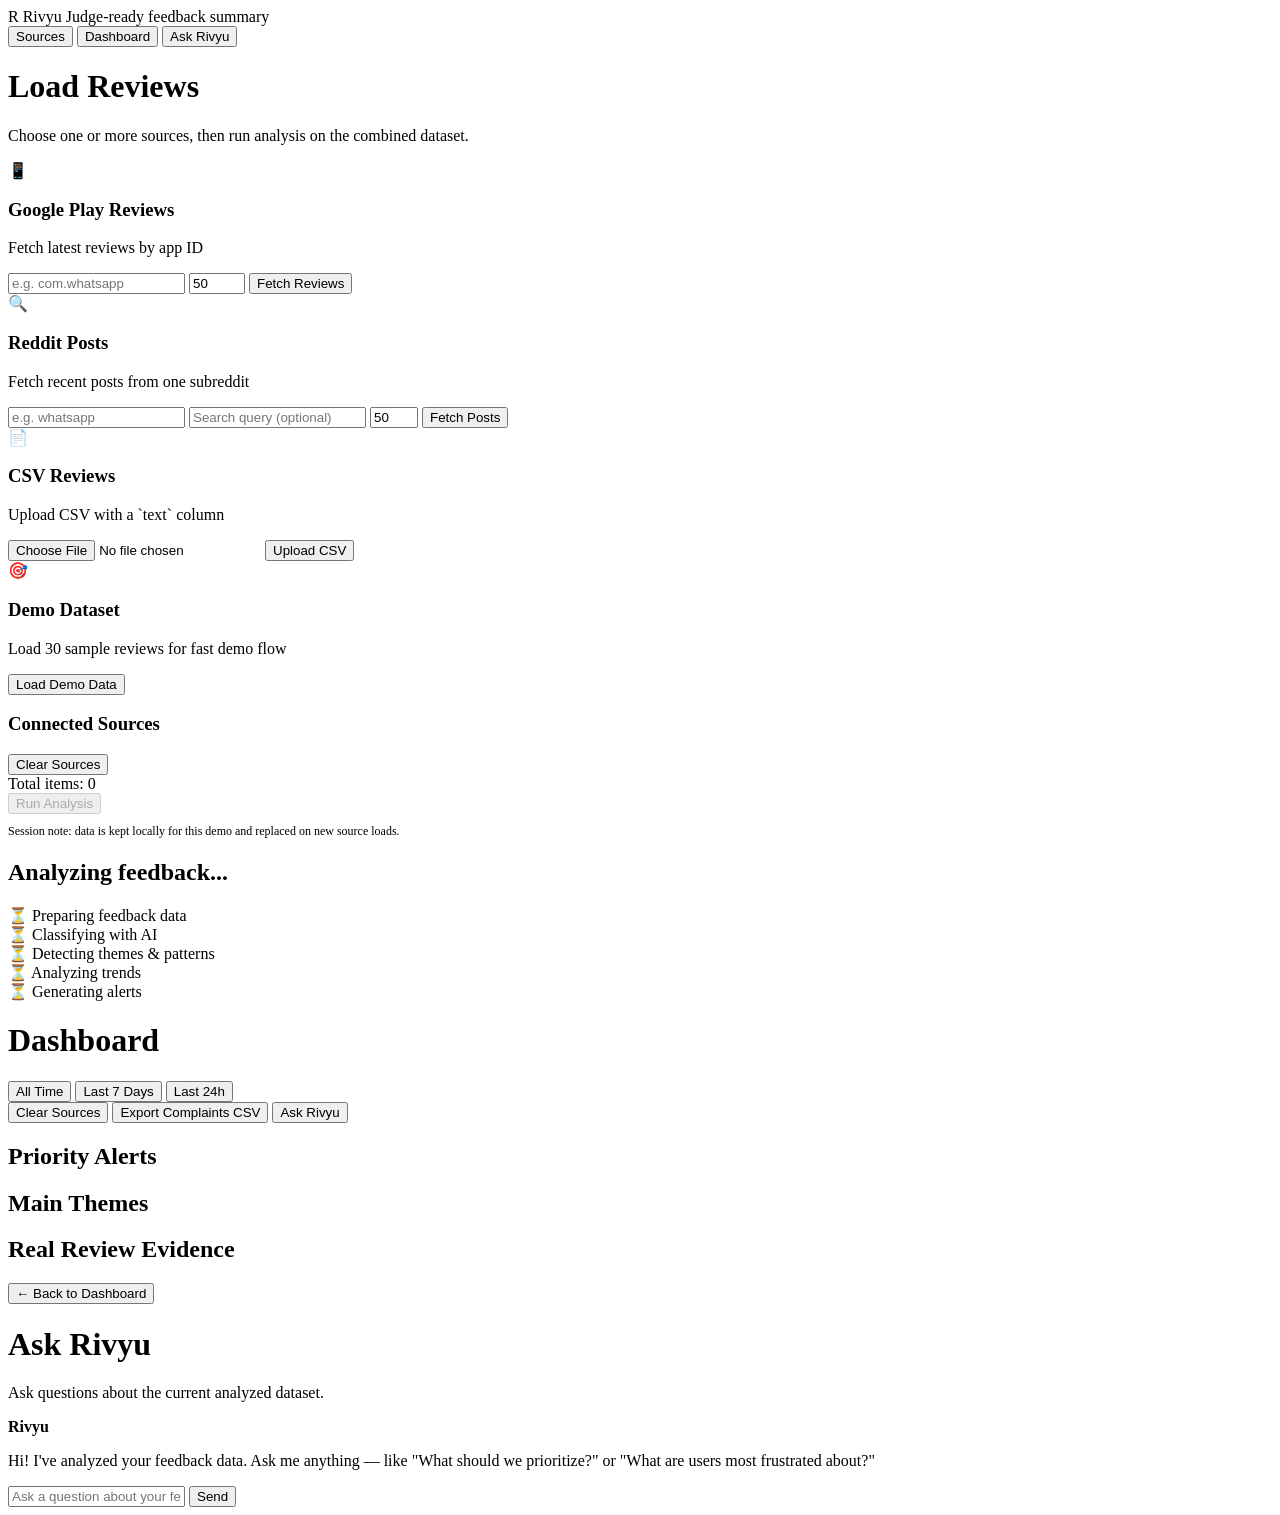
==== frontend/index.html @ 30c55b75 "Initial commit: Rivyu app with deployment setup" ====
<!DOCTYPE html>
<html lang="en">
<head>
    <meta charset="UTF-8">
    <meta name="viewport" content="width=device-width, initial-scale=1.0">
    <title>Rivyu — Product Feedback Clarity</title>
    <link rel="stylesheet" href="/static/style.css?v=20260329-theme3">
</head>
<body>
    <div id="app">
        <!-- NAV -->
        <nav class="navbar">
            <div class="nav-brand">
                <span class="logo">R</span>
                <span class="brand-name">Rivyu</span>
                <span class="brand-tag">Judge-ready feedback summary</span>
            </div>
            <div class="nav-links">
                <button class="nav-btn active" data-page="sources">Sources</button>
                <button class="nav-btn" data-page="dashboard">Dashboard</button>
                <button class="nav-btn" data-page="ask">Ask Rivyu</button>
            </div>
        </nav>

        <!-- PAGE: SOURCES -->
        <div id="page-sources" class="page active">
            <div class="page-header">
                <h1>Load Reviews</h1>
                <p>Choose one or more sources, then run analysis on the combined dataset.</p>
            </div>

            <div class="source-grid">
                <!-- Google Play -->
                <div class="source-card">
                    <div class="source-icon">📱</div>
                    <h3>Google Play Reviews</h3>
                    <p>Fetch latest reviews by app ID</p>
                    <div class="source-form">
                        <input type="text" id="gp-app-id" placeholder="e.g. com.whatsapp" />
                        <input type="number" id="gp-count" value="50" min="10" max="200" />
                        <button onclick="ingestPlayStore()" class="btn btn-primary">Fetch Reviews</button>
                    </div>
                    <div id="gp-status" class="source-status"></div>
                </div>

                <!-- Reddit -->
                <div class="source-card">
                    <div class="source-icon">🔍</div>
                    <h3>Reddit Posts</h3>
                    <p>Fetch recent posts from one subreddit</p>
                    <div class="source-form">
                        <input type="text" id="reddit-sub" placeholder="e.g. whatsapp" />
                        <input type="text" id="reddit-query" placeholder="Search query (optional)" />
                        <input type="number" id="reddit-count" value="50" min="10" max="80" />
                        <button onclick="ingestReddit()" class="btn btn-primary">Fetch Posts</button>
                    </div>
                    <div id="reddit-status" class="source-status"></div>
                </div>

                <!-- CSV -->
                <div class="source-card">
                    <div class="source-icon">📄</div>
                    <h3>CSV Reviews</h3>
                    <p>Upload CSV with a `text` column</p>
                    <div class="source-form">
                        <input type="file" id="csv-file" accept=".csv" />
                        <button onclick="ingestCSV()" class="btn btn-primary">Upload CSV</button>
                    </div>
                    <div id="csv-status" class="source-status"></div>
                </div>

                <!-- Demo -->
                <div class="source-card source-card-demo">
                    <div class="source-icon">🎯</div>
                    <h3>Demo Dataset</h3>
                    <p>Load 30 sample reviews for fast demo flow</p>
                    <div class="source-form">
                        <button onclick="loadDemo()" class="btn btn-accent">Load Demo Data</button>
                    </div>
                    <div id="demo-status" class="source-status"></div>
                </div>
            </div>

            <!-- Connected sources summary -->
            <div id="sources-summary" class="sources-summary hidden">
                <div class="sources-summary-head">
                    <h3>Connected Sources</h3>
                    <button onclick="resetSession()" class="btn btn-small">Clear Sources</button>
                </div>
                <div id="sources-list"></div>
                <div class="summary-total">Total items: <span id="total-count">0</span></div>
            </div>

            <!-- Run Analysis -->
            <div class="analyze-section">
                <button id="analyze-btn" onclick="runAnalysis()" class="btn btn-large btn-accent" disabled>
                    Run Analysis
                </button>
                <p style="margin-top:10px;color:var(--text-dim);font-size:12px">Session note: data is kept locally for this demo and replaced on new source loads.</p>
            </div>
        </div>

        <!-- PAGE: LOADING -->
        <div id="page-loading" class="page">
            <div class="loading-container">
                <div class="loading-spinner"></div>
                <h2 id="loading-title">Analyzing feedback...</h2>
                <div class="loading-steps">
                    <div class="step" id="step-ingest"><span class="step-icon">⏳</span> Preparing feedback data</div>
                    <div class="step" id="step-classify"><span class="step-icon">⏳</span> Classifying with AI</div>
                    <div class="step" id="step-themes"><span class="step-icon">⏳</span> Detecting themes & patterns</div>
                    <div class="step" id="step-trends"><span class="step-icon">⏳</span> Analyzing trends</div>
                    <div class="step" id="step-alerts"><span class="step-icon">⏳</span> Generating alerts</div>
                </div>
            </div>
        </div>

        <!-- PAGE: DASHBOARD -->
        <div id="page-dashboard" class="page">
            <div class="page-header">
                <h1>Dashboard</h1>
                <div class="dash-actions">
                    <div class="time-filters">
                        <button class="btn btn-small time-btn active" data-filter="all" onclick="setTimeFilter('all')">All Time</button>
                        <button class="btn btn-small time-btn" data-filter="7d" onclick="setTimeFilter('7d')">Last 7 Days</button>
                        <button class="btn btn-small time-btn" data-filter="24h" onclick="setTimeFilter('24h')">Last 24h</button>
                    </div>
                    <button onclick="resetSession()" class="btn btn-small">Clear Sources</button>
                    <button onclick="downloadComplaintsCSV()" class="btn btn-small">Export Complaints CSV</button>
                    <button onclick="showPage('ask')" class="btn btn-small btn-accent">Ask Rivyu</button>
                </div>
            </div>

            <!-- Stats bar -->
            <div id="stats-bar" class="stats-bar"></div>

            <!-- Alerts -->
            <div id="alerts-section" class="section">
                <h2>Priority Alerts</h2>
                <div id="alerts-grid" class="alerts-grid"></div>
            </div>

            <!-- Themes -->
            <div id="themes-section" class="section">
                <h2>Main Themes</h2>
                <div id="themes-grid" class="themes-grid"></div>
            </div>

            <!-- Recent evidence -->
            <div id="evidence-section" class="section">
                <h2>Real Review Evidence</h2>
                <div id="evidence-list" class="evidence-list"></div>
            </div>
        </div>

        <!-- PAGE: THEME DETAIL -->
        <div id="page-theme" class="page">
            <button onclick="showPage('dashboard')" class="btn btn-small back-btn">&larr; Back to Dashboard</button>
            <div id="theme-detail-content"></div>
        </div>

        <!-- PAGE: ASK RIVYU -->
        <div id="page-ask" class="page">
            <div class="page-header">
                <h1>Ask Rivyu</h1>
                <p>Ask questions about the current analyzed dataset.</p>
            </div>
            <div class="chat-container">
                <div id="chat-messages" class="chat-messages">
                    <div class="chat-msg bot">
                        <strong>Rivyu</strong>
                        <p>Hi! I've analyzed your feedback data. Ask me anything — like "What should we prioritize?" or "What are users most frustrated about?"</p>
                    </div>
                </div>
                <div class="chat-input-row">
                    <input type="text" id="ask-input" placeholder="Ask a question about your feedback..." onkeydown="if(event.key==='Enter')askQuestion()" />
                    <button onclick="askQuestion()" class="btn btn-accent">Send</button>
                </div>
            </div>
        </div>
    </div>

    <script src="/static/app.js?v=20260329-theme3"></script>
</body>
</html>
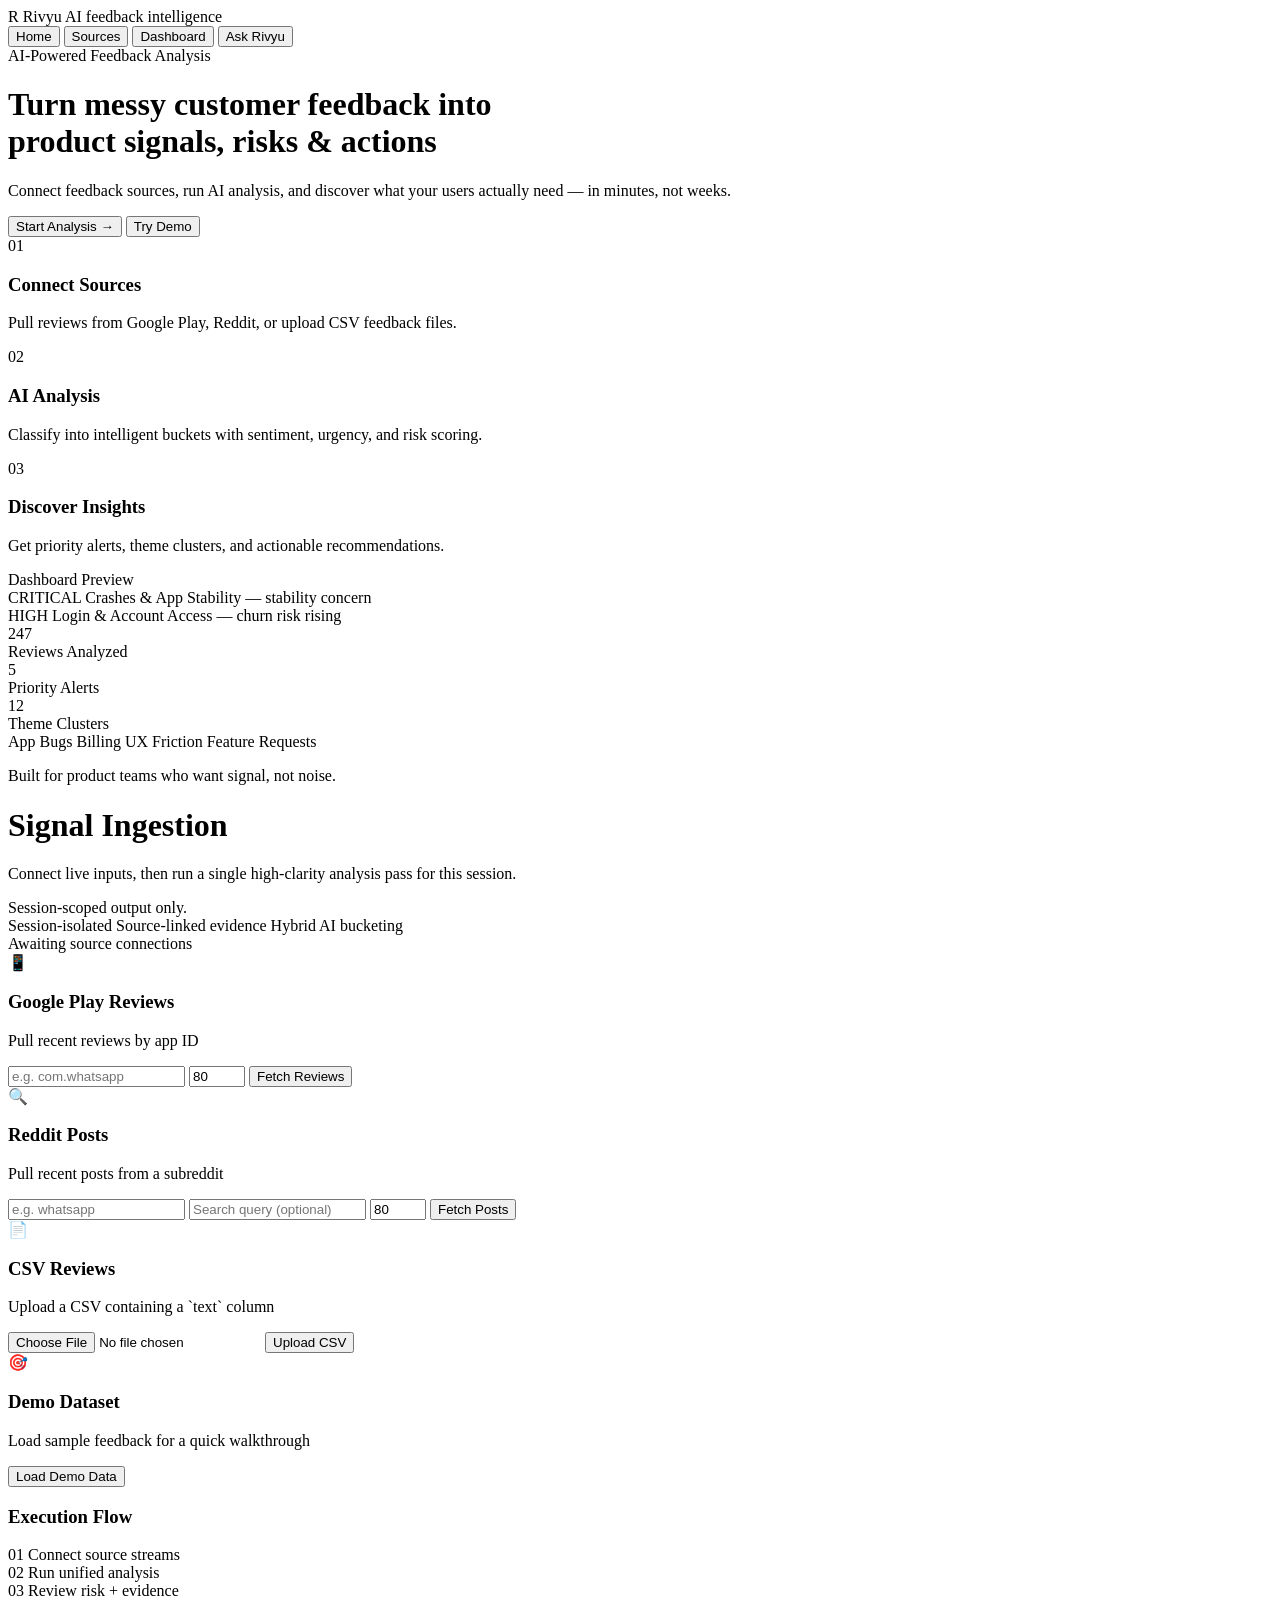
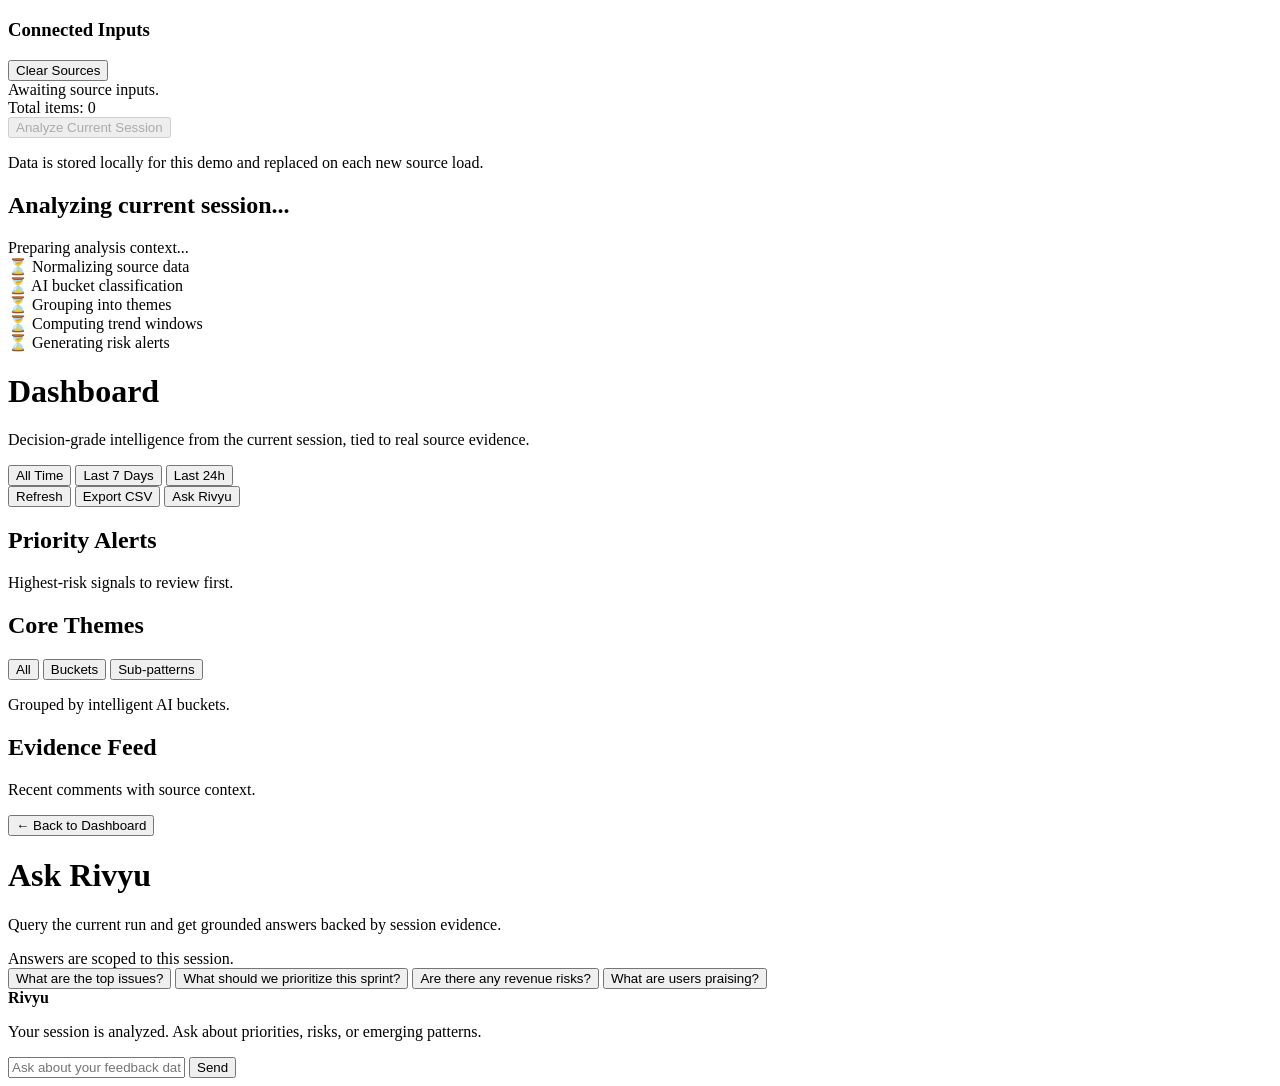
==== commit 43612dc8: "Final demo build" ====
--- a/frontend/index.html
+++ b/frontend/index.html
@@ -3,100 +3,217 @@
 <head>
     <meta charset="UTF-8">
     <meta name="viewport" content="width=device-width, initial-scale=1.0">
-    <title>Rivyu — Product Feedback Clarity</title>
-    <link rel="stylesheet" href="/static/style.css?v=20260329-theme3">
+    <title>Rivyu — AI Product Feedback Intelligence</title>
+    <link rel="stylesheet" href="/static/style.css?v=20260329-v2">
 </head>
 <body>
     <div id="app">
         <!-- NAV -->
-        <nav class="navbar">
-            <div class="nav-brand">
+        <nav class="navbar" id="main-nav">
+            <div class="nav-brand" onclick="showPage('landing')" style="cursor:pointer">
                 <span class="logo">R</span>
                 <span class="brand-name">Rivyu</span>
-                <span class="brand-tag">Judge-ready feedback summary</span>
+                <span class="brand-tag">AI feedback intelligence</span>
             </div>
             <div class="nav-links">
-                <button class="nav-btn active" data-page="sources">Sources</button>
+                <button class="nav-btn" data-page="landing">Home</button>
+                <button class="nav-btn" data-page="sources">Sources</button>
                 <button class="nav-btn" data-page="dashboard">Dashboard</button>
                 <button class="nav-btn" data-page="ask">Ask Rivyu</button>
             </div>
         </nav>
 
+        <!-- PAGE: LANDING -->
+        <div id="page-landing" class="page active">
+            <div class="landing-hero">
+                <div class="landing-hero-glow"></div>
+                <div class="landing-hero-content">
+                    <div class="landing-badge">AI-Powered Feedback Analysis</div>
+                    <h1 class="landing-headline">Turn messy customer feedback into<br><span class="landing-highlight">product signals, risks &amp; actions</span></h1>
+                    <p class="landing-subline">Connect feedback sources, run AI analysis, and discover what your users actually need — in minutes, not weeks.</p>
+                    <div class="landing-cta-row">
+                        <button onclick="showPage('sources')" class="btn btn-large btn-accent landing-cta-primary">
+                            <span>Start Analysis</span>
+                            <span class="cta-arrow">→</span>
+                        </button>
+                        <button onclick="quickDemo()" class="btn btn-large btn-primary landing-cta-secondary">Try Demo</button>
+                    </div>
+                </div>
+            </div>
+
+            <div class="landing-steps">
+                <div class="landing-step">
+                    <div class="landing-step-icon">
+                        <span class="step-num">01</span>
+                    </div>
+                    <h3>Connect Sources</h3>
+                    <p>Pull reviews from Google Play, Reddit, or upload CSV feedback files.</p>
+                </div>
+                <div class="landing-step">
+                    <div class="landing-step-icon">
+                        <span class="step-num">02</span>
+                    </div>
+                    <h3>AI Analysis</h3>
+                    <p>Classify into intelligent buckets with sentiment, urgency, and risk scoring.</p>
+                </div>
+                <div class="landing-step">
+                    <div class="landing-step-icon">
+                        <span class="step-num">03</span>
+                    </div>
+                    <h3>Discover Insights</h3>
+                    <p>Get priority alerts, theme clusters, and actionable recommendations.</p>
+                </div>
+            </div>
+
+            <div class="landing-preview">
+                <div class="preview-card">
+                    <div class="preview-header">
+                        <span class="preview-dot red"></span>
+                        <span class="preview-dot yellow"></span>
+                        <span class="preview-dot green"></span>
+                        <span class="preview-title">Dashboard Preview</span>
+                    </div>
+                    <div class="preview-body">
+                        <div class="preview-alert">
+                            <span class="preview-severity critical">CRITICAL</span>
+                            <span>Crashes & App Stability — stability concern</span>
+                        </div>
+                        <div class="preview-alert">
+                            <span class="preview-severity high">HIGH</span>
+                            <span>Login & Account Access — churn risk rising</span>
+                        </div>
+                        <div class="preview-stats-row">
+                            <div class="preview-stat">
+                                <div class="preview-stat-val">247</div>
+                                <div class="preview-stat-label">Reviews Analyzed</div>
+                            </div>
+                            <div class="preview-stat">
+                                <div class="preview-stat-val">5</div>
+                                <div class="preview-stat-label">Priority Alerts</div>
+                            </div>
+                            <div class="preview-stat">
+                                <div class="preview-stat-val">12</div>
+                                <div class="preview-stat-label">Theme Clusters</div>
+                            </div>
+                        </div>
+                        <div class="preview-buckets">
+                            <span class="preview-bucket">App Bugs</span>
+                            <span class="preview-bucket">Billing</span>
+                            <span class="preview-bucket">UX Friction</span>
+                            <span class="preview-bucket">Feature Requests</span>
+                        </div>
+                    </div>
+                </div>
+            </div>
+
+            <div class="landing-footer">
+                <p>Built for product teams who want signal, not noise.</p>
+            </div>
+        </div>
+
         <!-- PAGE: SOURCES -->
-        <div id="page-sources" class="page active">
-            <div class="page-header">
-                <h1>Load Reviews</h1>
-                <p>Choose one or more sources, then run analysis on the combined dataset.</p>
-            </div>
-
-            <div class="source-grid">
-                <!-- Google Play -->
-                <div class="source-card">
-                    <div class="source-icon">📱</div>
-                    <h3>Google Play Reviews</h3>
-                    <p>Fetch latest reviews by app ID</p>
-                    <div class="source-form">
-                        <input type="text" id="gp-app-id" placeholder="e.g. com.whatsapp" />
-                        <input type="number" id="gp-count" value="50" min="10" max="200" />
-                        <button onclick="ingestPlayStore()" class="btn btn-primary">Fetch Reviews</button>
-                    </div>
-                    <div id="gp-status" class="source-status"></div>
-                </div>
-
-                <!-- Reddit -->
-                <div class="source-card">
-                    <div class="source-icon">🔍</div>
-                    <h3>Reddit Posts</h3>
-                    <p>Fetch recent posts from one subreddit</p>
-                    <div class="source-form">
-                        <input type="text" id="reddit-sub" placeholder="e.g. whatsapp" />
-                        <input type="text" id="reddit-query" placeholder="Search query (optional)" />
-                        <input type="number" id="reddit-count" value="50" min="10" max="80" />
-                        <button onclick="ingestReddit()" class="btn btn-primary">Fetch Posts</button>
-                    </div>
-                    <div id="reddit-status" class="source-status"></div>
-                </div>
-
-                <!-- CSV -->
-                <div class="source-card">
-                    <div class="source-icon">📄</div>
-                    <h3>CSV Reviews</h3>
-                    <p>Upload CSV with a `text` column</p>
-                    <div class="source-form">
-                        <input type="file" id="csv-file" accept=".csv" />
-                        <button onclick="ingestCSV()" class="btn btn-primary">Upload CSV</button>
-                    </div>
-                    <div id="csv-status" class="source-status"></div>
-                </div>
-
-                <!-- Demo -->
-                <div class="source-card source-card-demo">
-                    <div class="source-icon">🎯</div>
-                    <h3>Demo Dataset</h3>
-                    <p>Load 30 sample reviews for fast demo flow</p>
-                    <div class="source-form">
-                        <button onclick="loadDemo()" class="btn btn-accent">Load Demo Data</button>
-                    </div>
-                    <div id="demo-status" class="source-status"></div>
-                </div>
-            </div>
-
-            <!-- Connected sources summary -->
-            <div id="sources-summary" class="sources-summary hidden">
-                <div class="sources-summary-head">
-                    <h3>Connected Sources</h3>
-                    <button onclick="resetSession()" class="btn btn-small">Clear Sources</button>
-                </div>
-                <div id="sources-list"></div>
-                <div class="summary-total">Total items: <span id="total-count">0</span></div>
-            </div>
-
-            <!-- Run Analysis -->
-            <div class="analyze-section">
-                <button id="analyze-btn" onclick="runAnalysis()" class="btn btn-large btn-accent" disabled>
-                    Run Analysis
-                </button>
-                <p style="margin-top:10px;color:var(--text-dim);font-size:12px">Session note: data is kept locally for this demo and replaced on new source loads.</p>
+        <div id="page-sources" class="page">
+            <div class="hero-panel">
+                <div class="page-header page-header-hero">
+                    <div class="header-title-group">
+                        <h1>Signal Ingestion</h1>
+                        <p>Connect live inputs, then run a single high-clarity analysis pass for this session.</p>
+                    </div>
+                    <div class="page-header-note">Session-scoped output only.</div>
+                </div>
+                <div class="hero-meta-row">
+                    <div class="trust-strip">
+                        <span class="trust-pill">Session-isolated</span>
+                        <span class="trust-pill">Source-linked evidence</span>
+                        <span class="trust-pill">Hybrid AI bucketing</span>
+                    </div>
+                    <div class="hero-status">
+                        <span class="hero-status-dot"></span>
+                        <span id="hero-session-status">Awaiting source connections</span>
+                    </div>
+                </div>
+            </div>
+
+            <div class="source-experience">
+                <div class="source-grid">
+                    <!-- Google Play -->
+                    <div class="source-card">
+                        <div class="source-icon">📱</div>
+                        <h3>Google Play Reviews</h3>
+                        <p>Pull recent reviews by app ID</p>
+                        <div class="source-form">
+                            <input type="text" id="gp-app-id" placeholder="e.g. com.whatsapp" />
+                            <input type="number" id="gp-count" value="80" min="10" max="300" />
+                            <button onclick="ingestPlayStore()" class="btn btn-primary">Fetch Reviews</button>
+                        </div>
+                        <div id="gp-status" class="source-status"></div>
+                    </div>
+
+                    <!-- Reddit -->
+                    <div class="source-card">
+                        <div class="source-icon">🔍</div>
+                        <h3>Reddit Posts</h3>
+                        <p>Pull recent posts from a subreddit</p>
+                        <div class="source-form">
+                            <input type="text" id="reddit-sub" placeholder="e.g. whatsapp" />
+                            <input type="text" id="reddit-query" placeholder="Search query (optional)" />
+                            <input type="number" id="reddit-count" value="80" min="10" max="300" />
+                            <button onclick="ingestReddit()" class="btn btn-primary">Fetch Posts</button>
+                        </div>
+                        <div id="reddit-status" class="source-status"></div>
+                    </div>
+
+                    <!-- CSV -->
+                    <div class="source-card">
+                        <div class="source-icon">📄</div>
+                        <h3>CSV Reviews</h3>
+                        <p>Upload a CSV containing a `text` column</p>
+                        <div class="source-form">
+                            <input type="file" id="csv-file" accept=".csv" />
+                            <button onclick="ingestCSV()" class="btn btn-primary">Upload CSV</button>
+                        </div>
+                        <div id="csv-status" class="source-status"></div>
+                    </div>
+
+                    <!-- Demo -->
+                    <div class="source-card source-card-demo">
+                        <div class="source-icon">🎯</div>
+                        <h3>Demo Dataset</h3>
+                        <p>Load sample feedback for a quick walkthrough</p>
+                        <div class="source-form">
+                            <button onclick="loadDemo()" class="btn btn-accent">Load Demo Data</button>
+                        </div>
+                        <div id="demo-status" class="source-status"></div>
+                    </div>
+                </div>
+
+                <aside class="source-rail">
+                    <div class="rail-steps">
+                        <h3>Execution Flow</h3>
+                        <div class="rail-step"><span>01</span> Connect source streams</div>
+                        <div class="rail-step"><span>02</span> Run unified analysis</div>
+                        <div class="rail-step"><span>03</span> Review risk + evidence</div>
+                    </div>
+
+                    <!-- Connected sources summary -->
+                    <div id="sources-summary" class="sources-summary hidden">
+                        <div class="sources-summary-head">
+                            <h3>Connected Inputs</h3>
+                            <button onclick="resetSession()" class="btn btn-small">Clear Sources</button>
+                        </div>
+                        <div id="system-state-text" class="system-state-text">Awaiting source inputs.</div>
+                        <div id="sources-list"></div>
+                        <div class="summary-total">Total items: <span id="total-count">0</span></div>
+                    </div>
+
+                    <!-- Run Analysis -->
+                    <div class="analyze-section">
+                        <button id="analyze-btn" onclick="runAnalysis()" class="btn btn-large btn-accent" disabled>
+                            Analyze Current Session
+                        </button>
+                        <p class="session-note">Data is stored locally for this demo and replaced on each new source load.</p>
+                    </div>
+                </aside>
             </div>
         </div>
 
@@ -104,51 +221,78 @@
         <div id="page-loading" class="page">
             <div class="loading-container">
                 <div class="loading-spinner"></div>
-                <h2 id="loading-title">Analyzing feedback...</h2>
+                <h2 id="loading-title">Analyzing current session...</h2>
+                <div class="loading-progress">
+                    <div id="loading-progress-fill" class="loading-progress-fill"></div>
+                </div>
+                <div id="loading-stage-caption" class="loading-stage-caption">Preparing analysis context...</div>
                 <div class="loading-steps">
-                    <div class="step" id="step-ingest"><span class="step-icon">⏳</span> Preparing feedback data</div>
-                    <div class="step" id="step-classify"><span class="step-icon">⏳</span> Classifying with AI</div>
-                    <div class="step" id="step-themes"><span class="step-icon">⏳</span> Detecting themes & patterns</div>
-                    <div class="step" id="step-trends"><span class="step-icon">⏳</span> Analyzing trends</div>
-                    <div class="step" id="step-alerts"><span class="step-icon">⏳</span> Generating alerts</div>
+                    <div class="step" id="step-ingest"><span class="step-icon">⏳</span> Normalizing source data</div>
+                    <div class="step" id="step-classify"><span class="step-icon">⏳</span> AI bucket classification</div>
+                    <div class="step" id="step-themes"><span class="step-icon">⏳</span> Grouping into themes</div>
+                    <div class="step" id="step-trends"><span class="step-icon">⏳</span> Computing trend windows</div>
+                    <div class="step" id="step-alerts"><span class="step-icon">⏳</span> Generating risk alerts</div>
                 </div>
             </div>
         </div>
 
         <!-- PAGE: DASHBOARD -->
         <div id="page-dashboard" class="page">
-            <div class="page-header">
-                <h1>Dashboard</h1>
+            <div class="page-header page-header-hero">
+                <div class="header-title-group">
+                    <h1>Dashboard</h1>
+                    <p>Decision-grade intelligence from the current session, tied to real source evidence.</p>
+                </div>
                 <div class="dash-actions">
                     <div class="time-filters">
                         <button class="btn btn-small time-btn active" data-filter="all" onclick="setTimeFilter('all')">All Time</button>
                         <button class="btn btn-small time-btn" data-filter="7d" onclick="setTimeFilter('7d')">Last 7 Days</button>
                         <button class="btn btn-small time-btn" data-filter="24h" onclick="setTimeFilter('24h')">Last 24h</button>
                     </div>
-                    <button onclick="resetSession()" class="btn btn-small">Clear Sources</button>
-                    <button onclick="downloadComplaintsCSV()" class="btn btn-small">Export Complaints CSV</button>
+                    <button onclick="refreshDashboard()" class="btn btn-small">Refresh</button>
+                    <button onclick="downloadComplaintsCSV()" class="btn btn-small">Export CSV</button>
                     <button onclick="showPage('ask')" class="btn btn-small btn-accent">Ask Rivyu</button>
                 </div>
             </div>
+
+            <div id="dashboard-hero" class="dashboard-hero"></div>
 
             <!-- Stats bar -->
             <div id="stats-bar" class="stats-bar"></div>
 
-            <!-- Alerts -->
-            <div id="alerts-section" class="section">
-                <h2>Priority Alerts</h2>
-                <div id="alerts-grid" class="alerts-grid"></div>
-            </div>
-
-            <!-- Themes -->
-            <div id="themes-section" class="section">
-                <h2>Main Themes</h2>
-                <div id="themes-grid" class="themes-grid"></div>
+            <div class="insight-stage">
+                <!-- Alerts -->
+                <div id="alerts-section" class="section">
+                    <div class="section-head">
+                        <h2>Priority Alerts</h2>
+                        <p class="section-note">Highest-risk signals to review first.</p>
+                    </div>
+                    <div id="alerts-grid" class="alerts-grid"></div>
+                </div>
+
+                <!-- Themes -->
+                <div id="themes-section" class="section">
+                    <div class="section-head">
+                        <h2>Core Themes</h2>
+                        <div class="section-head-right">
+                            <div class="theme-scope-filters">
+                                <button class="btn btn-small theme-scope-btn active" data-theme-scope="all" onclick="setThemeScope('all')">All</button>
+                                <button class="btn btn-small theme-scope-btn" data-theme-scope="primary" onclick="setThemeScope('primary')">Buckets</button>
+                                <button class="btn btn-small theme-scope-btn" data-theme-scope="pattern" onclick="setThemeScope('pattern')">Sub-patterns</button>
+                            </div>
+                            <p class="section-note">Grouped by intelligent AI buckets.</p>
+                        </div>
+                    </div>
+                    <div id="themes-grid" class="themes-grid"></div>
+                </div>
             </div>
 
             <!-- Recent evidence -->
             <div id="evidence-section" class="section">
-                <h2>Real Review Evidence</h2>
+                <div class="section-head">
+                    <h2>Evidence Feed</h2>
+                    <p class="section-note">Recent comments with source context.</p>
+                </div>
                 <div id="evidence-list" class="evidence-list"></div>
             </div>
         </div>
@@ -161,25 +305,34 @@
 
         <!-- PAGE: ASK RIVYU -->
         <div id="page-ask" class="page">
-            <div class="page-header">
-                <h1>Ask Rivyu</h1>
-                <p>Ask questions about the current analyzed dataset.</p>
+            <div class="page-header page-header-hero">
+                <div class="header-title-group">
+                    <h1>Ask Rivyu</h1>
+                    <p>Query the current run and get grounded answers backed by session evidence.</p>
+                </div>
+                <div class="page-header-note">Answers are scoped to this session.</div>
+            </div>
+            <div class="ask-suggestions">
+                <button class="ask-chip" onclick="askPreset(this)">What are the top issues?</button>
+                <button class="ask-chip" onclick="askPreset(this)">What should we prioritize this sprint?</button>
+                <button class="ask-chip" onclick="askPreset(this)">Are there any revenue risks?</button>
+                <button class="ask-chip" onclick="askPreset(this)">What are users praising?</button>
             </div>
             <div class="chat-container">
                 <div id="chat-messages" class="chat-messages">
                     <div class="chat-msg bot">
                         <strong>Rivyu</strong>
-                        <p>Hi! I've analyzed your feedback data. Ask me anything — like "What should we prioritize?" or "What are users most frustrated about?"</p>
+                        <div class="msg-content"><p>Your session is analyzed. Ask about priorities, risks, or emerging patterns.</p></div>
                     </div>
                 </div>
                 <div class="chat-input-row">
-                    <input type="text" id="ask-input" placeholder="Ask a question about your feedback..." onkeydown="if(event.key==='Enter')askQuestion()" />
+                    <input type="text" id="ask-input" placeholder="Ask about your feedback data..." onkeydown="if(event.key==='Enter')askQuestion()" />
                     <button onclick="askQuestion()" class="btn btn-accent">Send</button>
                 </div>
             </div>
         </div>
     </div>
 
-    <script src="/static/app.js?v=20260329-theme3"></script>
+    <script src="/static/app.js?v=20260329-v2"></script>
 </body>
 </html>
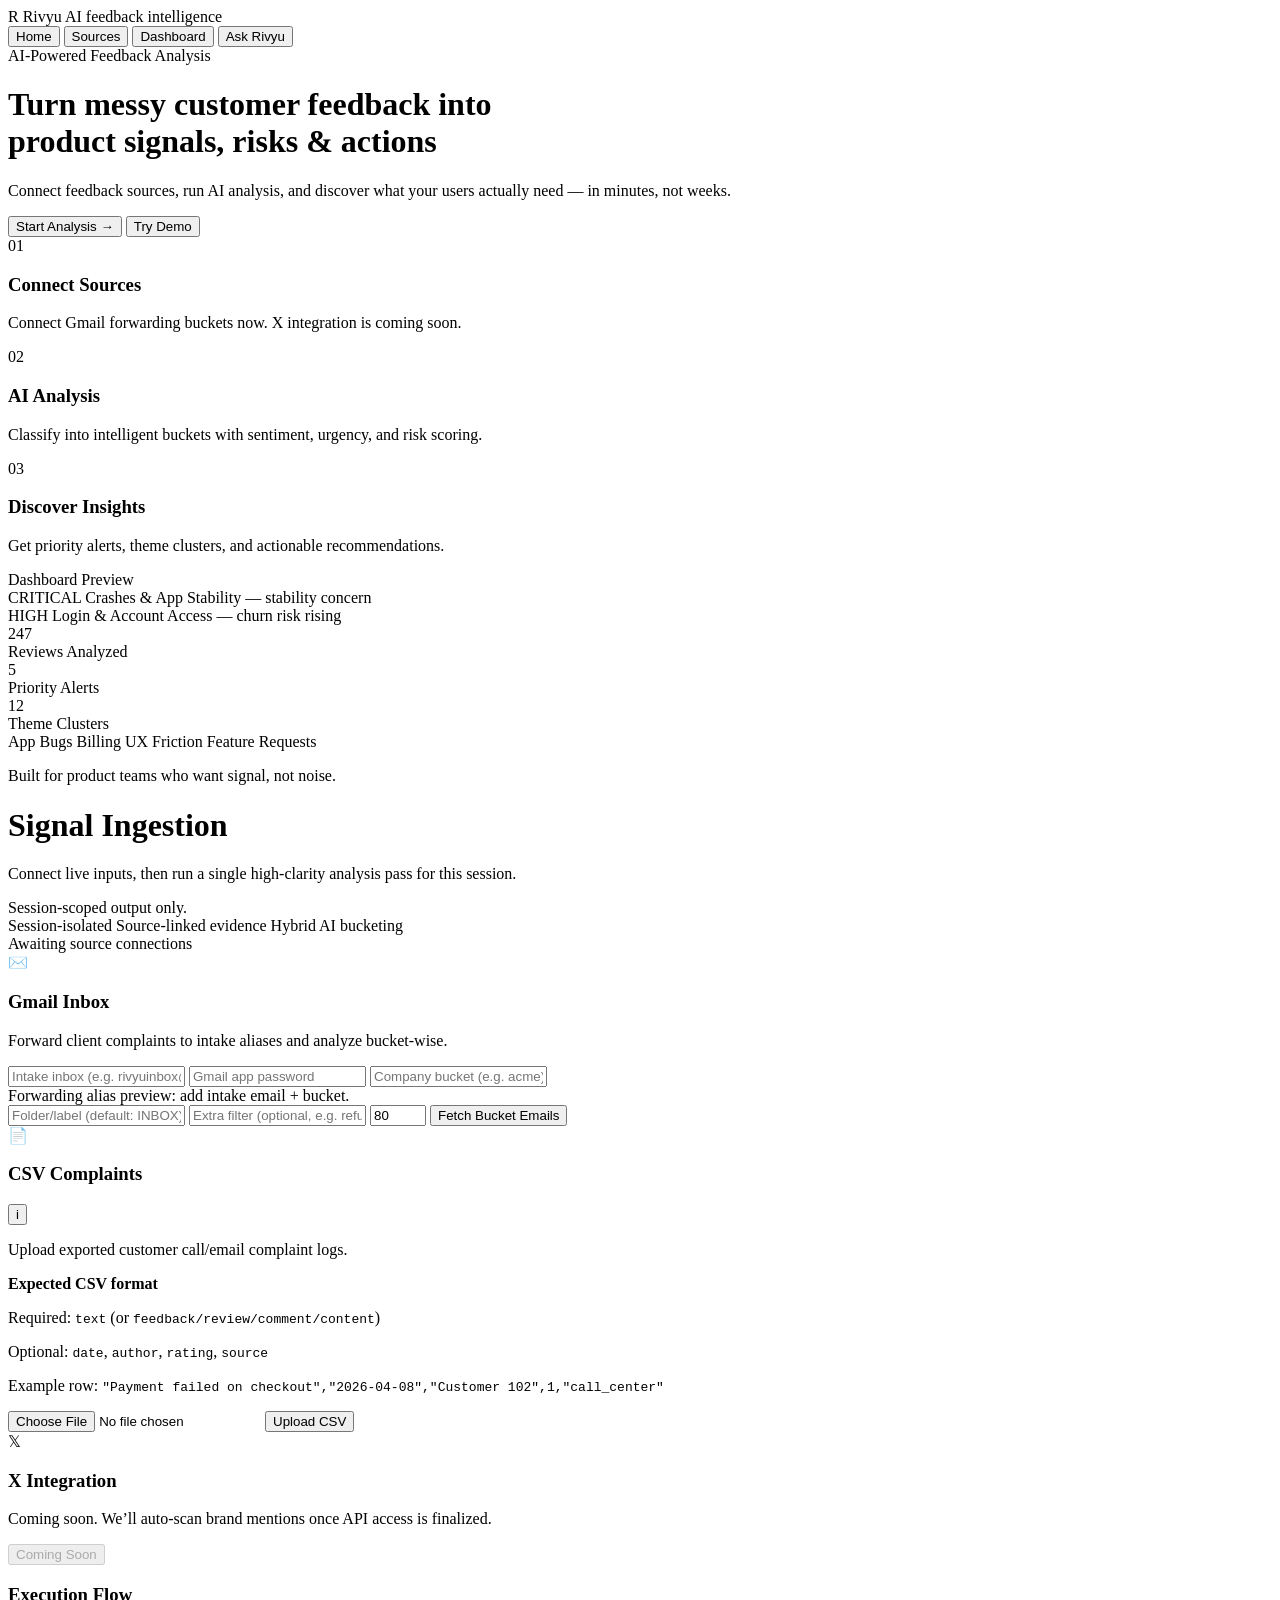
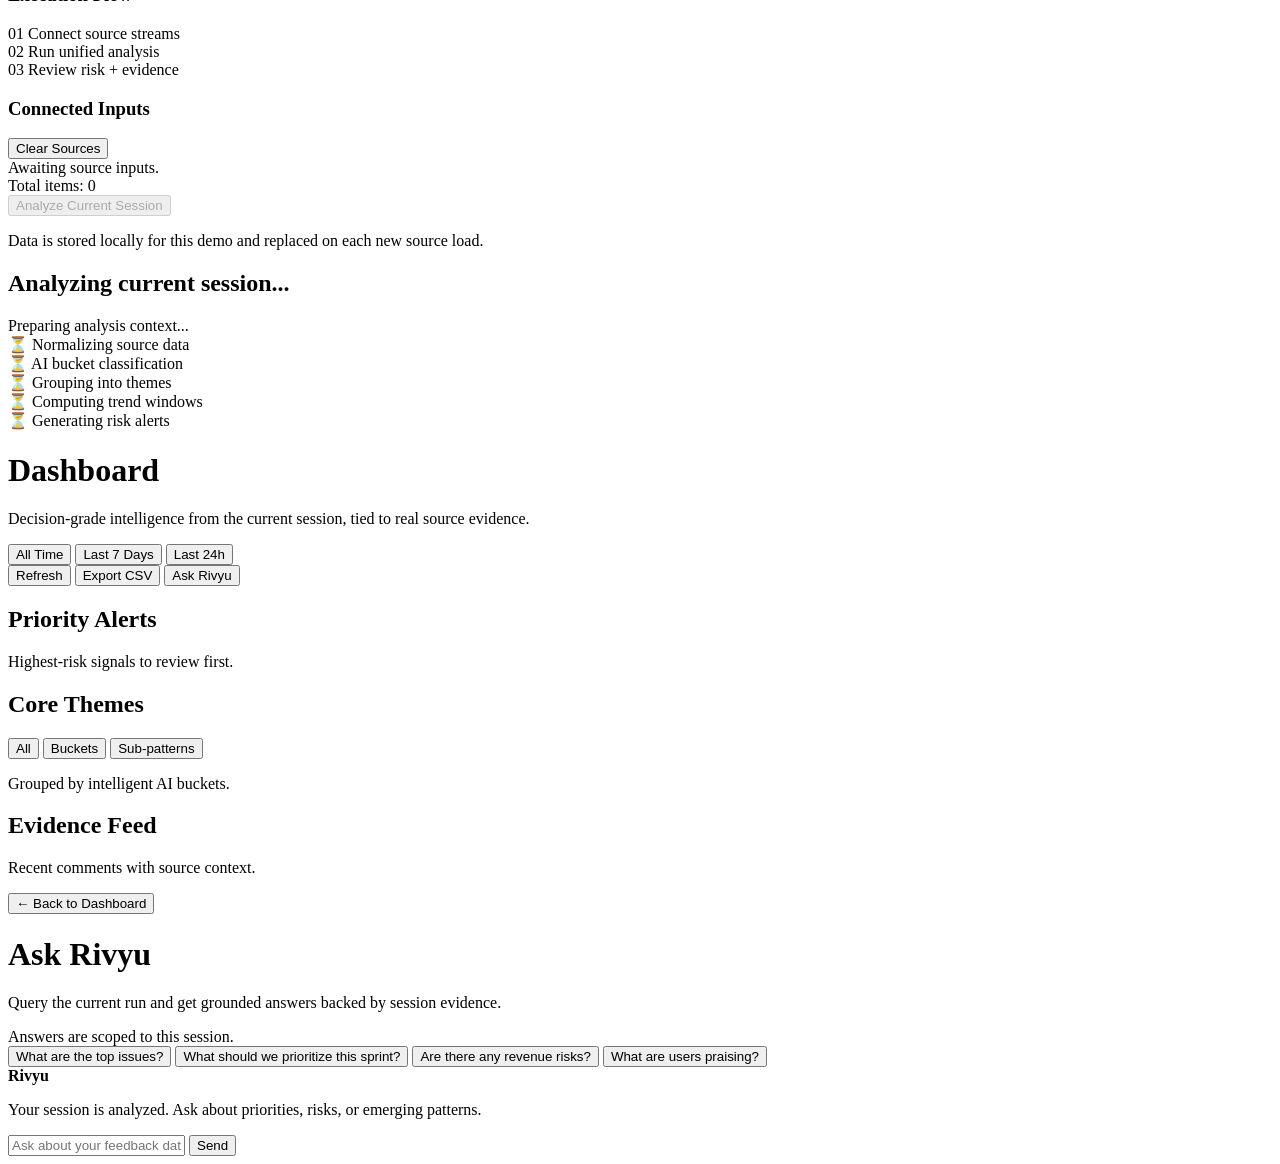
==== commit 92705c4d: "Add multi-source ingestion updates and simplify frontend to Gmail bucket flow" ====
--- a/frontend/index.html
+++ b/frontend/index.html
@@ -4,7 +4,7 @@
     <meta charset="UTF-8">
     <meta name="viewport" content="width=device-width, initial-scale=1.0">
     <title>Rivyu — AI Product Feedback Intelligence</title>
-    <link rel="stylesheet" href="/static/style.css?v=20260329-v2">
+    <link rel="stylesheet" href="/static/style.css?v=20260408-v6">
 </head>
 <body>
     <div id="app">
@@ -47,7 +47,7 @@
                         <span class="step-num">01</span>
                     </div>
                     <h3>Connect Sources</h3>
-                    <p>Pull reviews from Google Play, Reddit, or upload CSV feedback files.</p>
+                    <p>Connect Gmail forwarding buckets now. X integration is coming soon.</p>
                 </div>
                 <div class="landing-step">
                     <div class="landing-step-icon">
@@ -136,38 +136,38 @@
 
             <div class="source-experience">
                 <div class="source-grid">
-                    <!-- Google Play -->
+                    <!-- Gmail -->
                     <div class="source-card">
-                        <div class="source-icon">📱</div>
-                        <h3>Google Play Reviews</h3>
-                        <p>Pull recent reviews by app ID</p>
+                        <div class="source-icon">✉️</div>
+                        <h3>Gmail Inbox</h3>
+                        <p>Forward client complaints to intake aliases and analyze bucket-wise.</p>
                         <div class="source-form">
-                            <input type="text" id="gp-app-id" placeholder="e.g. com.whatsapp" />
-                            <input type="number" id="gp-count" value="80" min="10" max="300" />
-                            <button onclick="ingestPlayStore()" class="btn btn-primary">Fetch Reviews</button>
-                        </div>
-                        <div id="gp-status" class="source-status"></div>
-                    </div>
-
-                    <!-- Reddit -->
-                    <div class="source-card">
-                        <div class="source-icon">🔍</div>
-                        <h3>Reddit Posts</h3>
-                        <p>Pull recent posts from a subreddit</p>
-                        <div class="source-form">
-                            <input type="text" id="reddit-sub" placeholder="e.g. whatsapp" />
-                            <input type="text" id="reddit-query" placeholder="Search query (optional)" />
-                            <input type="number" id="reddit-count" value="80" min="10" max="300" />
-                            <button onclick="ingestReddit()" class="btn btn-primary">Fetch Posts</button>
-                        </div>
-                        <div id="reddit-status" class="source-status"></div>
+                            <input type="email" id="gmail-email" placeholder="Intake inbox (e.g. rivyuinbox@gmail.com)" oninput="updateGmailAliasPreview()" />
+                            <input type="password" id="gmail-password" placeholder="Gmail app password" />
+                            <input type="text" id="gmail-bucket" placeholder="Company bucket (e.g. acme)" oninput="updateGmailAliasPreview()" />
+                            <div id="gmail-alias-preview" class="system-state-text">Forwarding alias preview: add intake email + bucket.</div>
+                            <input type="text" id="gmail-folder" placeholder="Folder/label (default: INBOX)" />
+                            <input type="text" id="gmail-query" placeholder="Extra filter (optional, e.g. refund OR crash)" />
+                            <input type="number" id="gmail-count" value="80" min="10" max="300" />
+                            <button id="gmail-fetch-btn" onclick="ingestGmail()" class="btn btn-primary">Fetch Bucket Emails</button>
+                        </div>
+                        <div id="gmail-status" class="source-status"></div>
                     </div>
 
                     <!-- CSV -->
                     <div class="source-card">
                         <div class="source-icon">📄</div>
-                        <h3>CSV Reviews</h3>
-                        <p>Upload a CSV containing a `text` column</p>
+                        <div class="source-title-row">
+                            <h3>CSV Complaints</h3>
+                            <button type="button" class="info-btn" onclick="toggleCsvFormatInfo()" aria-label="CSV format help">i</button>
+                        </div>
+                        <p>Upload exported customer call/email complaint logs.</p>
+                        <div id="csv-format-info" class="csv-format-info hidden">
+                            <strong>Expected CSV format</strong>
+                            <p>Required: <code>text</code> (or <code>feedback/review/comment/content</code>)</p>
+                            <p>Optional: <code>date</code>, <code>author</code>, <code>rating</code>, <code>source</code></p>
+                            <p>Example row: <code>"Payment failed on checkout","2026-04-08","Customer 102",1,"call_center"</code></p>
+                        </div>
                         <div class="source-form">
                             <input type="file" id="csv-file" accept=".csv" />
                             <button onclick="ingestCSV()" class="btn btn-primary">Upload CSV</button>
@@ -175,15 +175,14 @@
                         <div id="csv-status" class="source-status"></div>
                     </div>
 
-                    <!-- Demo -->
-                    <div class="source-card source-card-demo">
-                        <div class="source-icon">🎯</div>
-                        <h3>Demo Dataset</h3>
-                        <p>Load sample feedback for a quick walkthrough</p>
+                    <!-- X Coming Soon -->
+                    <div class="source-card source-card-coming">
+                        <div class="source-icon">𝕏</div>
+                        <h3>X Integration</h3>
+                        <p>Coming soon. We’ll auto-scan brand mentions once API access is finalized.</p>
                         <div class="source-form">
-                            <button onclick="loadDemo()" class="btn btn-accent">Load Demo Data</button>
-                        </div>
-                        <div id="demo-status" class="source-status"></div>
+                            <button class="btn btn-small" disabled>Coming Soon</button>
+                        </div>
                     </div>
                 </div>
 
@@ -333,6 +332,6 @@
         </div>
     </div>
 
-    <script src="/static/app.js?v=20260329-v2"></script>
+    <script src="/static/app.js?v=20260408-v6"></script>
 </body>
 </html>
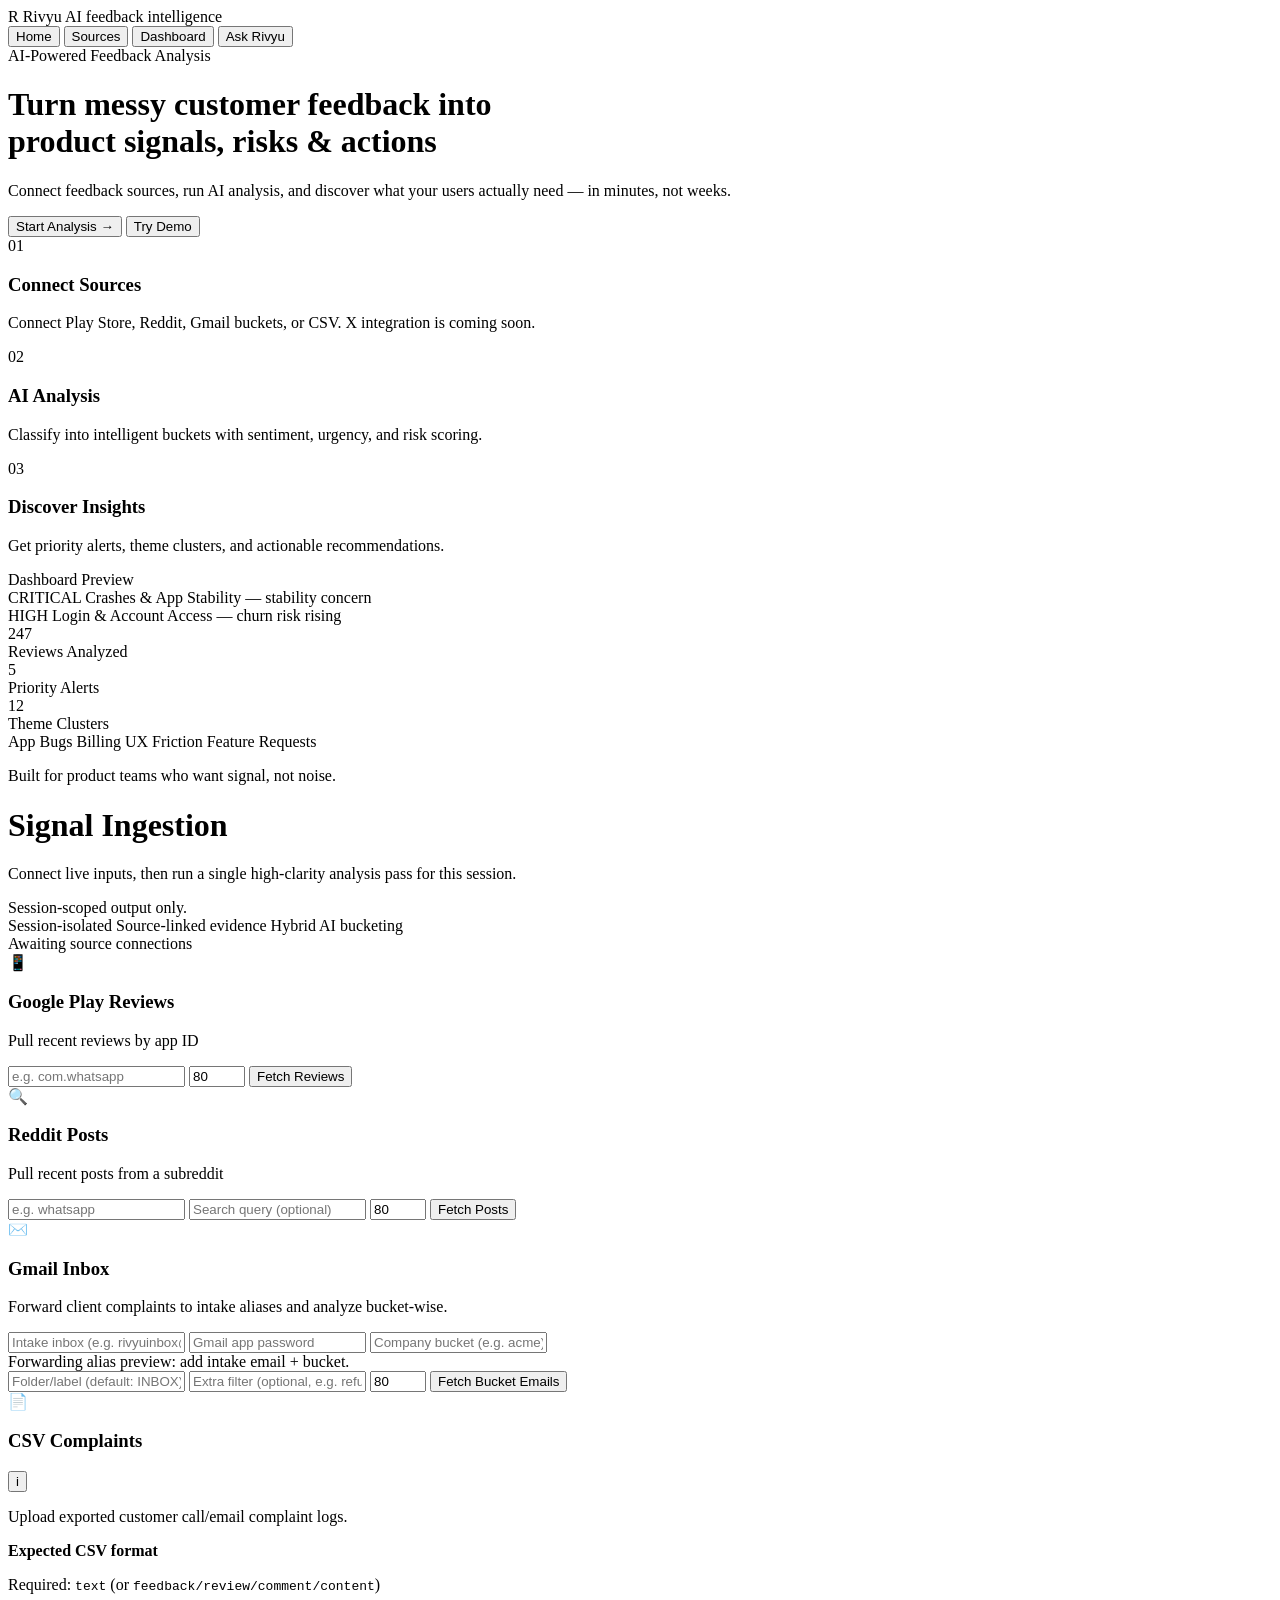
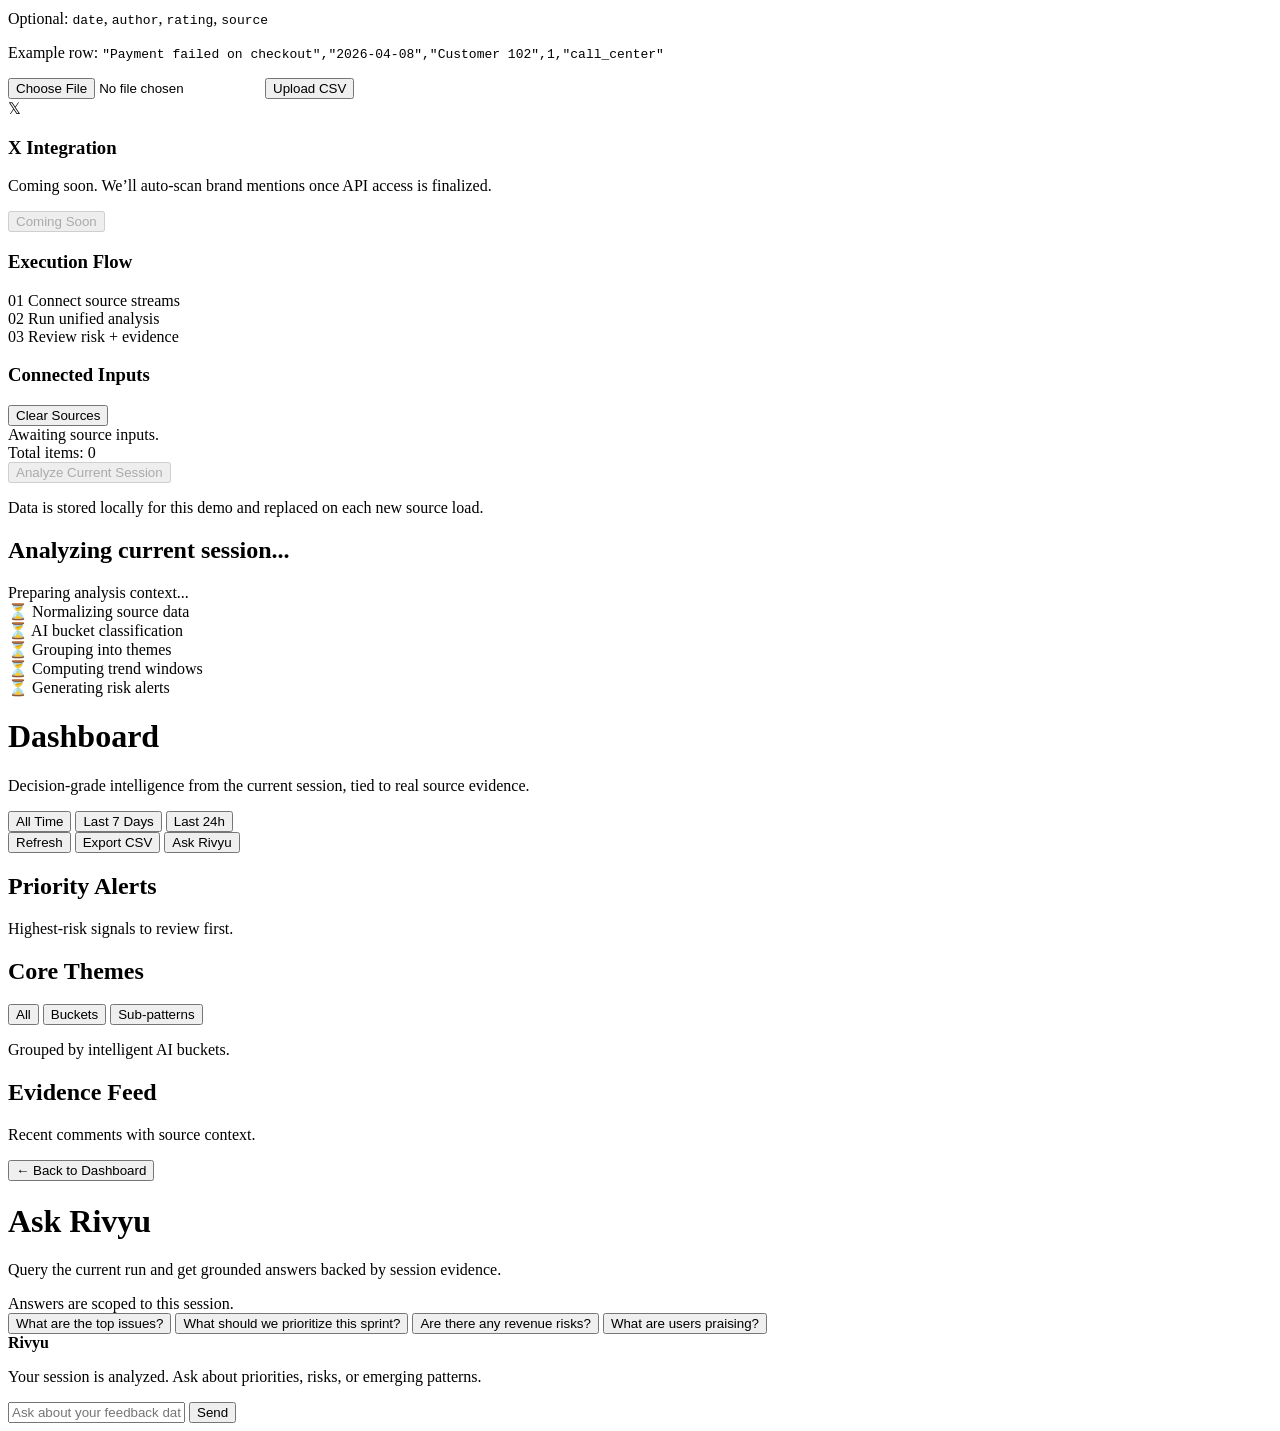
==== commit 5a12bb94: "Restore Play Store and Reddit source cards while keeping Gmail bucket flow" ====
--- a/frontend/index.html
+++ b/frontend/index.html
@@ -4,7 +4,7 @@
     <meta charset="UTF-8">
     <meta name="viewport" content="width=device-width, initial-scale=1.0">
     <title>Rivyu — AI Product Feedback Intelligence</title>
-    <link rel="stylesheet" href="/static/style.css?v=20260408-v6">
+    <link rel="stylesheet" href="/static/style.css?v=20260408-v7">
 </head>
 <body>
     <div id="app">
@@ -47,7 +47,7 @@
                         <span class="step-num">01</span>
                     </div>
                     <h3>Connect Sources</h3>
-                    <p>Connect Gmail forwarding buckets now. X integration is coming soon.</p>
+                    <p>Connect Play Store, Reddit, Gmail buckets, or CSV. X integration is coming soon.</p>
                 </div>
                 <div class="landing-step">
                     <div class="landing-step-icon">
@@ -136,6 +136,33 @@
 
             <div class="source-experience">
                 <div class="source-grid">
+                    <!-- Google Play -->
+                    <div class="source-card">
+                        <div class="source-icon">📱</div>
+                        <h3>Google Play Reviews</h3>
+                        <p>Pull recent reviews by app ID</p>
+                        <div class="source-form">
+                            <input type="text" id="gp-app-id" placeholder="e.g. com.whatsapp" />
+                            <input type="number" id="gp-count" value="80" min="10" max="300" />
+                            <button onclick="ingestPlayStore()" class="btn btn-primary">Fetch Reviews</button>
+                        </div>
+                        <div id="gp-status" class="source-status"></div>
+                    </div>
+
+                    <!-- Reddit -->
+                    <div class="source-card">
+                        <div class="source-icon">🔍</div>
+                        <h3>Reddit Posts</h3>
+                        <p>Pull recent posts from a subreddit</p>
+                        <div class="source-form">
+                            <input type="text" id="reddit-sub" placeholder="e.g. whatsapp" />
+                            <input type="text" id="reddit-query" placeholder="Search query (optional)" />
+                            <input type="number" id="reddit-count" value="80" min="10" max="300" />
+                            <button onclick="ingestReddit()" class="btn btn-primary">Fetch Posts</button>
+                        </div>
+                        <div id="reddit-status" class="source-status"></div>
+                    </div>
+
                     <!-- Gmail -->
                     <div class="source-card">
                         <div class="source-icon">✉️</div>
@@ -332,6 +359,6 @@
         </div>
     </div>
 
-    <script src="/static/app.js?v=20260408-v6"></script>
+    <script src="/static/app.js?v=20260408-v7"></script>
 </body>
 </html>
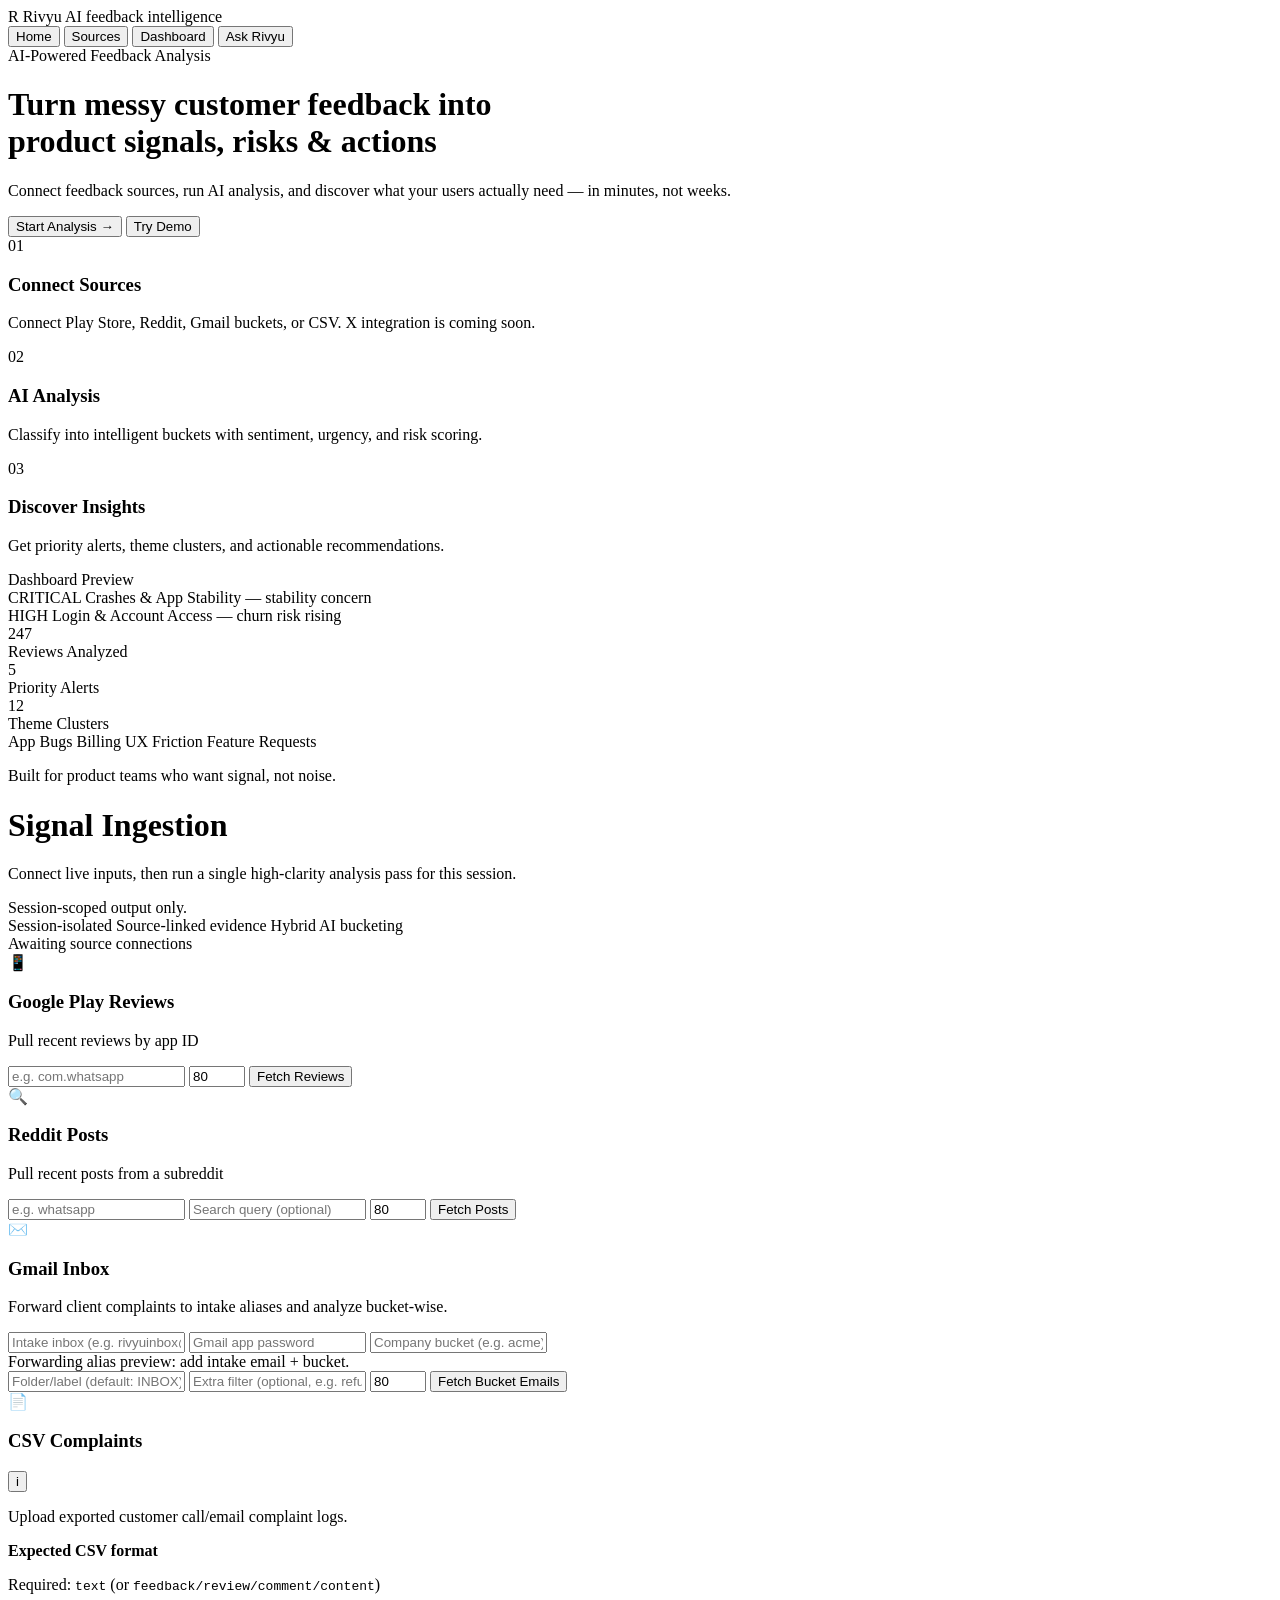
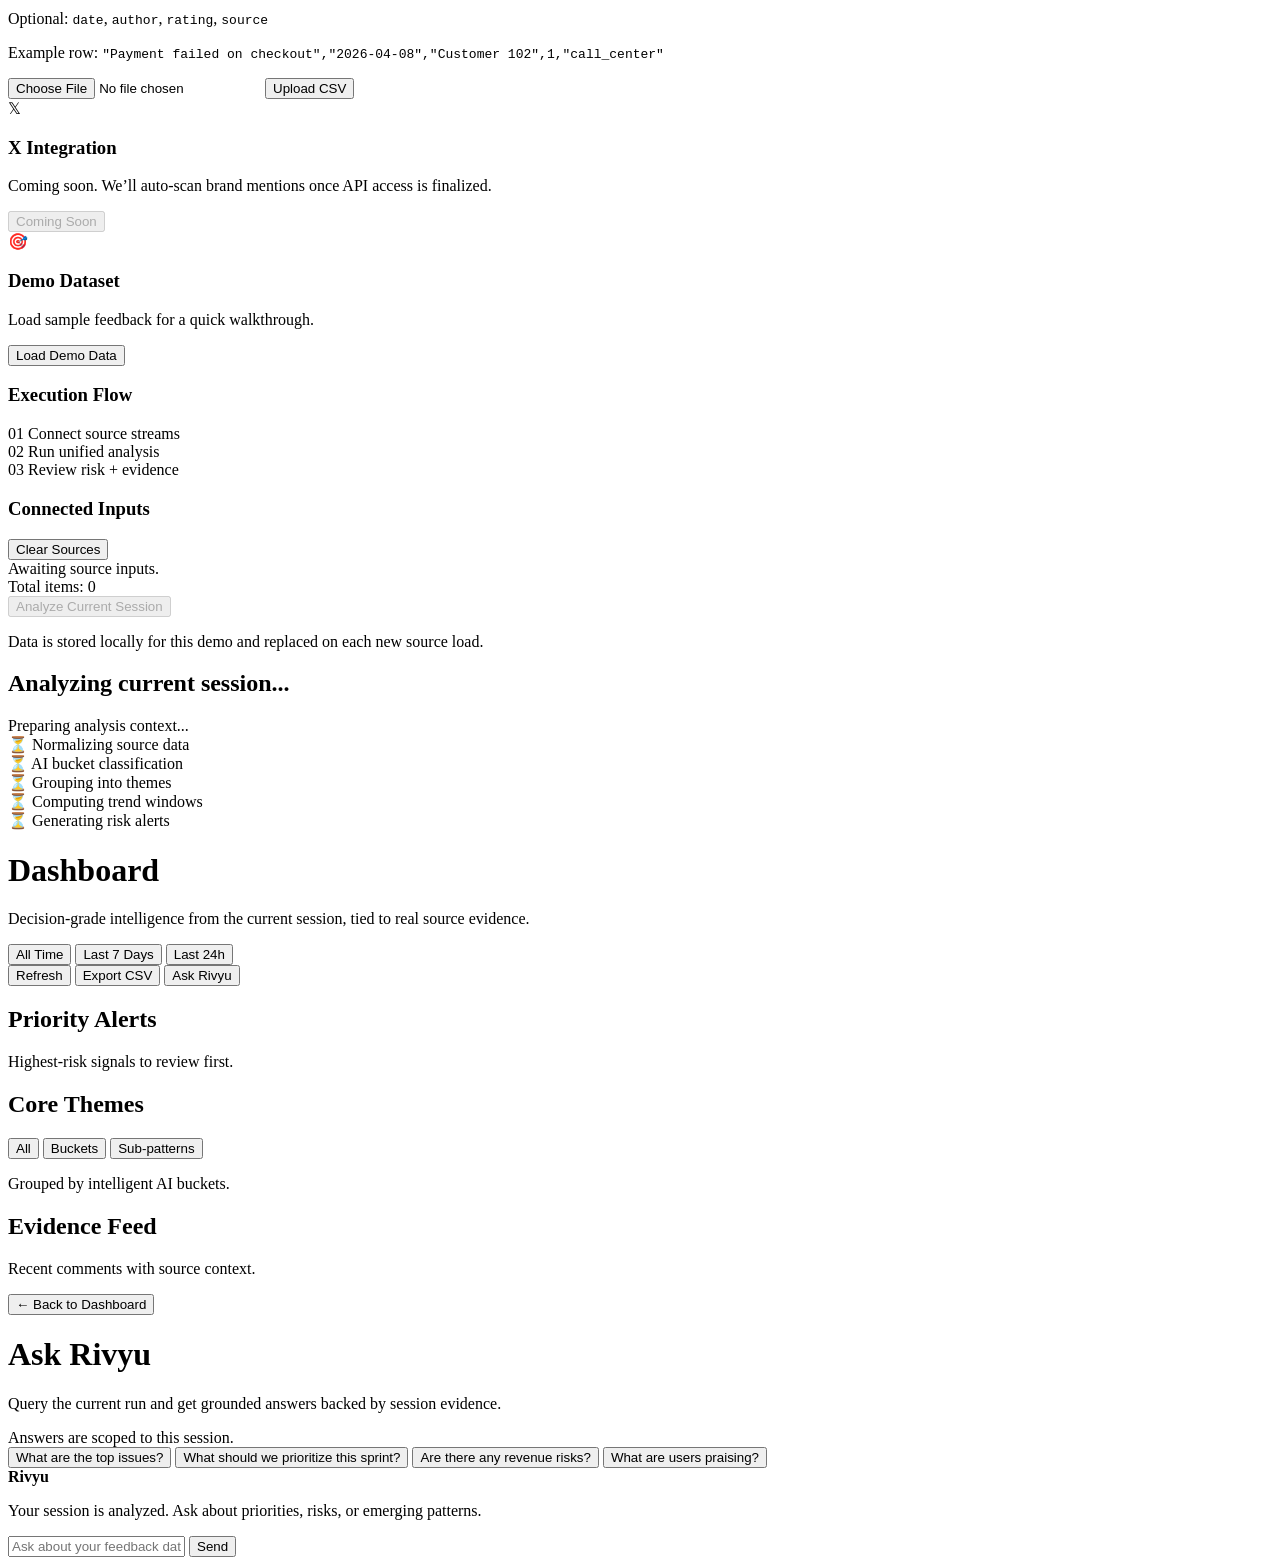
==== commit 6a645b7f: "Fix Reddit subreddit normalization and restore demo source flow" ====
--- a/frontend/index.html
+++ b/frontend/index.html
@@ -4,7 +4,7 @@
     <meta charset="UTF-8">
     <meta name="viewport" content="width=device-width, initial-scale=1.0">
     <title>Rivyu — AI Product Feedback Intelligence</title>
-    <link rel="stylesheet" href="/static/style.css?v=20260408-v7">
+    <link rel="stylesheet" href="/static/style.css?v=20260408-v8">
 </head>
 <body>
     <div id="app">
@@ -211,6 +211,17 @@
                             <button class="btn btn-small" disabled>Coming Soon</button>
                         </div>
                     </div>
+
+                    <!-- Demo -->
+                    <div class="source-card source-card-demo">
+                        <div class="source-icon">🎯</div>
+                        <h3>Demo Dataset</h3>
+                        <p>Load sample feedback for a quick walkthrough.</p>
+                        <div class="source-form">
+                            <button onclick="loadDemo()" class="btn btn-accent">Load Demo Data</button>
+                        </div>
+                        <div id="demo-status" class="source-status"></div>
+                    </div>
                 </div>
 
                 <aside class="source-rail">
@@ -359,6 +370,6 @@
         </div>
     </div>
 
-    <script src="/static/app.js?v=20260408-v7"></script>
+    <script src="/static/app.js?v=20260408-v8"></script>
 </body>
 </html>
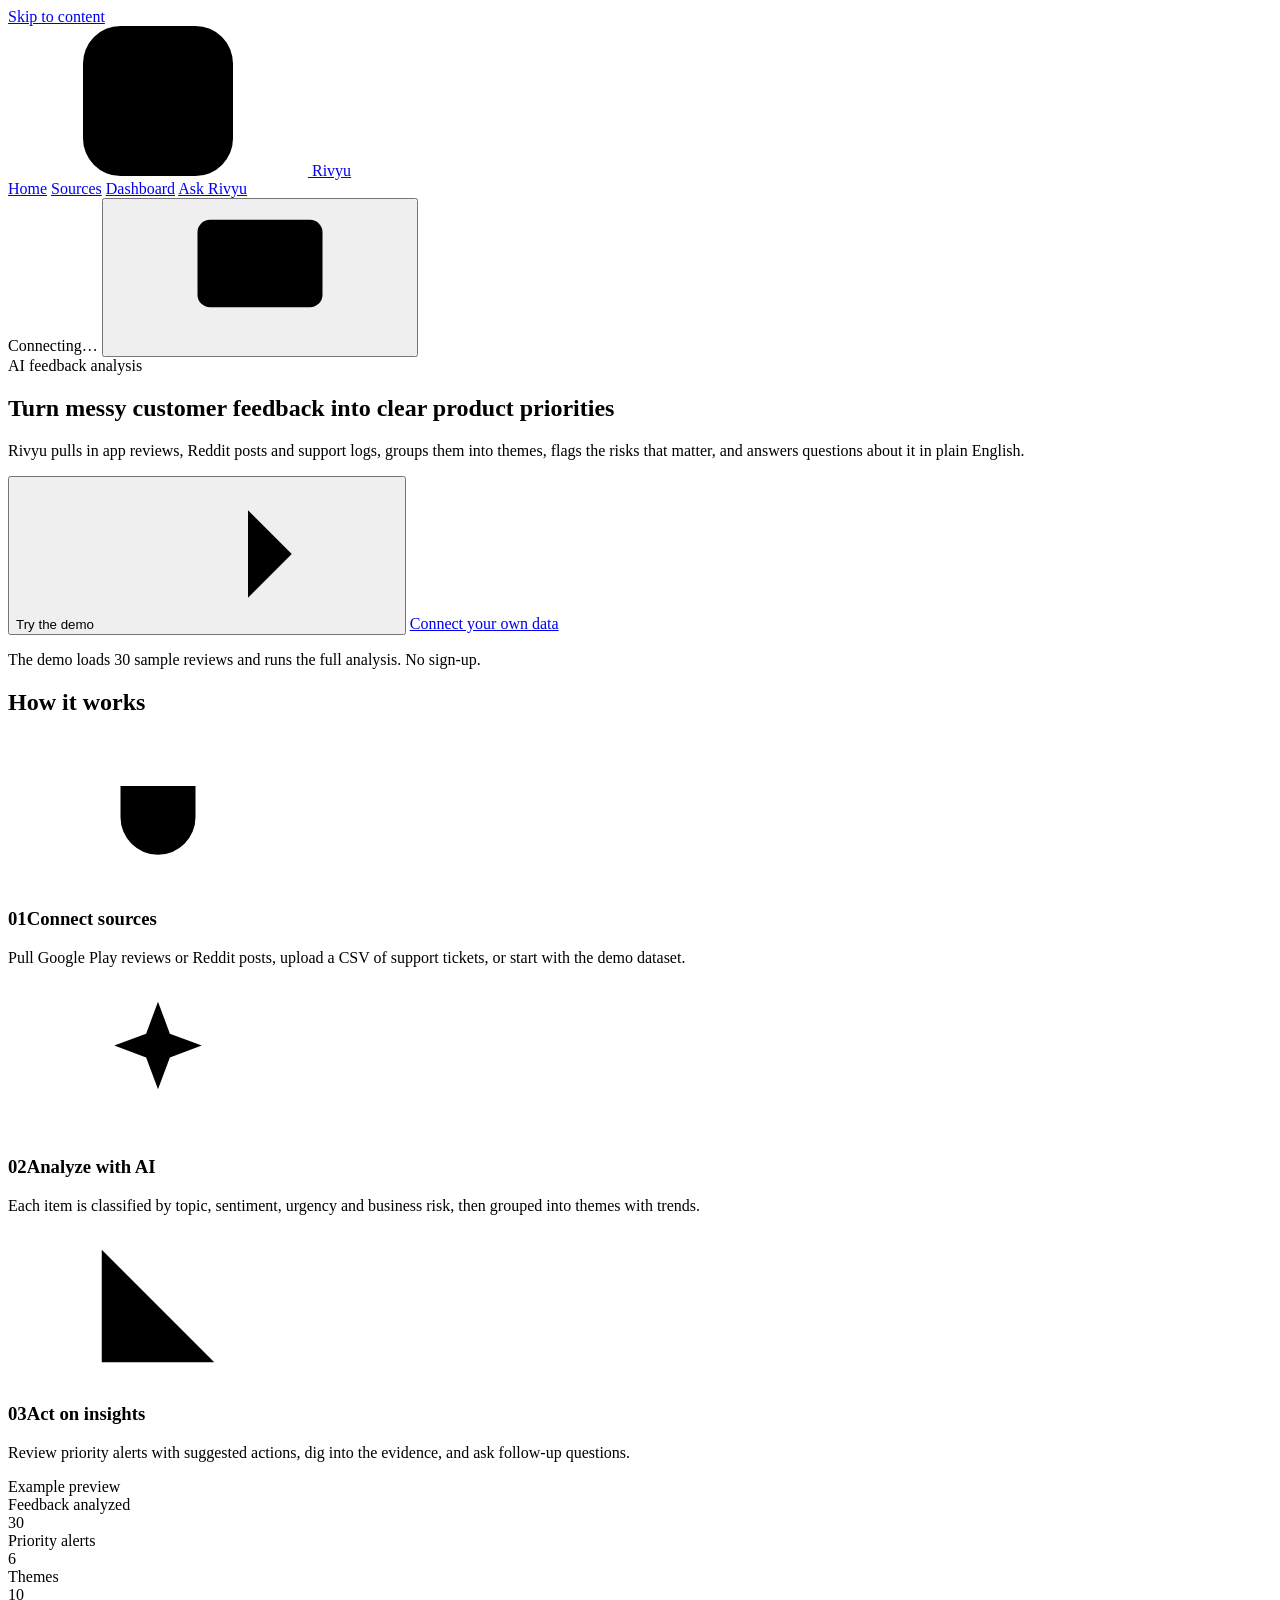
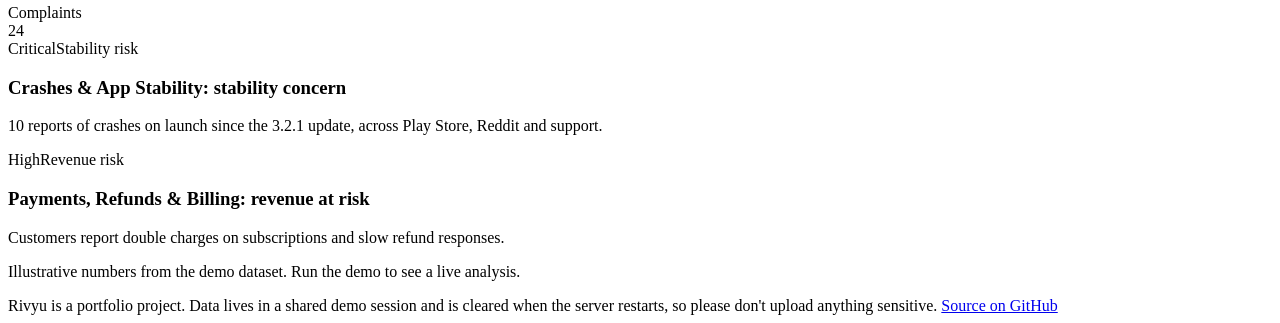
==== commit 87c93dfc: "Redesign the frontend and fix misleading UI state - Token-based design system (color, spacing, type," ====
--- a/frontend/index.html
+++ b/frontend/index.html
@@ -2,374 +2,395 @@
 <html lang="en">
 <head>
     <meta charset="UTF-8">
-    <meta name="viewport" content="width=device-width, initial-scale=1.0">
-    <title>Rivyu — AI Product Feedback Intelligence</title>
-    <link rel="stylesheet" href="/static/style.css?v=20260408-v8">
+    <meta name="viewport" content="width=device-width, initial-scale=1">
+    <title>Rivyu · AI product feedback analysis</title>
+    <meta name="description" content="Rivyu turns app reviews, Reddit posts and support logs into prioritized themes, risk alerts and grounded answers.">
+    <meta name="theme-color" content="#4f46e5">
+
+    <meta property="og:type" content="website">
+    <meta property="og:site_name" content="Rivyu">
+    <meta property="og:title" content="Rivyu · AI product feedback analysis">
+    <meta property="og:description" content="Turn messy customer feedback into prioritized themes, risk alerts and answers you can act on.">
+    <meta property="og:url" content="https://rivyu.onrender.com/">
+    <meta property="og:image" content="https://rivyu.onrender.com/static/og-image.png">
+    <meta property="og:image:width" content="1200">
+    <meta property="og:image:height" content="630">
+    <meta name="twitter:card" content="summary_large_image">
+    <meta name="twitter:title" content="Rivyu · AI product feedback analysis">
+    <meta name="twitter:description" content="Turn messy customer feedback into prioritized themes, risk alerts and answers you can act on.">
+    <meta name="twitter:image" content="https://rivyu.onrender.com/static/og-image.png">
+
+    <link rel="icon" href="/static/favicon.svg" type="image/svg+xml">
+    <link rel="preconnect" href="https://fonts.googleapis.com">
+    <link rel="preconnect" href="https://fonts.gstatic.com" crossorigin>
+    <link rel="stylesheet" href="https://fonts.googleapis.com/css2?family=Inter:wght@400;500;600;700&display=swap">
+    <link rel="stylesheet" href="/static/style.css?v=20261117">
+    <script>
+        // Apply the saved theme before first paint to avoid a flash.
+        try { const t = localStorage.getItem('rivyu-theme'); if (t === 'light' || t === 'dark') document.documentElement.dataset.theme = t; } catch (e) {}
+    </script>
 </head>
 <body>
-    <div id="app">
-        <!-- NAV -->
-        <nav class="navbar" id="main-nav">
-            <div class="nav-brand" onclick="showPage('landing')" style="cursor:pointer">
-                <span class="logo">R</span>
-                <span class="brand-name">Rivyu</span>
-                <span class="brand-tag">AI feedback intelligence</span>
-            </div>
-            <div class="nav-links">
-                <button class="nav-btn" data-page="landing">Home</button>
-                <button class="nav-btn" data-page="sources">Sources</button>
-                <button class="nav-btn" data-page="dashboard">Dashboard</button>
-                <button class="nav-btn" data-page="ask">Ask Rivyu</button>
-            </div>
-        </nav>
-
-        <!-- PAGE: LANDING -->
-        <div id="page-landing" class="page active">
-            <div class="landing-hero">
-                <div class="landing-hero-glow"></div>
-                <div class="landing-hero-content">
-                    <div class="landing-badge">AI-Powered Feedback Analysis</div>
-                    <h1 class="landing-headline">Turn messy customer feedback into<br><span class="landing-highlight">product signals, risks &amp; actions</span></h1>
-                    <p class="landing-subline">Connect feedback sources, run AI analysis, and discover what your users actually need — in minutes, not weeks.</p>
-                    <div class="landing-cta-row">
-                        <button onclick="showPage('sources')" class="btn btn-large btn-accent landing-cta-primary">
-                            <span>Start Analysis</span>
-                            <span class="cta-arrow">→</span>
-                        </button>
-                        <button onclick="quickDemo()" class="btn btn-large btn-primary landing-cta-secondary">Try Demo</button>
-                    </div>
-                </div>
-            </div>
-
-            <div class="landing-steps">
-                <div class="landing-step">
-                    <div class="landing-step-icon">
-                        <span class="step-num">01</span>
-                    </div>
-                    <h3>Connect Sources</h3>
-                    <p>Connect Play Store, Reddit, Gmail buckets, or CSV. X integration is coming soon.</p>
-                </div>
-                <div class="landing-step">
-                    <div class="landing-step-icon">
-                        <span class="step-num">02</span>
-                    </div>
-                    <h3>AI Analysis</h3>
-                    <p>Classify into intelligent buckets with sentiment, urgency, and risk scoring.</p>
-                </div>
-                <div class="landing-step">
-                    <div class="landing-step-icon">
-                        <span class="step-num">03</span>
-                    </div>
-                    <h3>Discover Insights</h3>
-                    <p>Get priority alerts, theme clusters, and actionable recommendations.</p>
-                </div>
-            </div>
-
-            <div class="landing-preview">
-                <div class="preview-card">
-                    <div class="preview-header">
-                        <span class="preview-dot red"></span>
-                        <span class="preview-dot yellow"></span>
-                        <span class="preview-dot green"></span>
-                        <span class="preview-title">Dashboard Preview</span>
-                    </div>
-                    <div class="preview-body">
-                        <div class="preview-alert">
-                            <span class="preview-severity critical">CRITICAL</span>
-                            <span>Crashes & App Stability — stability concern</span>
-                        </div>
-                        <div class="preview-alert">
-                            <span class="preview-severity high">HIGH</span>
-                            <span>Login & Account Access — churn risk rising</span>
-                        </div>
-                        <div class="preview-stats-row">
-                            <div class="preview-stat">
-                                <div class="preview-stat-val">247</div>
-                                <div class="preview-stat-label">Reviews Analyzed</div>
-                            </div>
-                            <div class="preview-stat">
-                                <div class="preview-stat-val">5</div>
-                                <div class="preview-stat-label">Priority Alerts</div>
-                            </div>
-                            <div class="preview-stat">
-                                <div class="preview-stat-val">12</div>
-                                <div class="preview-stat-label">Theme Clusters</div>
-                            </div>
-                        </div>
-                        <div class="preview-buckets">
-                            <span class="preview-bucket">App Bugs</span>
-                            <span class="preview-bucket">Billing</span>
-                            <span class="preview-bucket">UX Friction</span>
-                            <span class="preview-bucket">Feature Requests</span>
-                        </div>
-                    </div>
-                </div>
-            </div>
-
-            <div class="landing-footer">
-                <p>Built for product teams who want signal, not noise.</p>
+    <!-- Icon sprite -->
+    <svg width="0" height="0" style="position:absolute" aria-hidden="true">
+        <symbol id="i-logo" viewBox="0 0 32 32"><rect width="32" height="32" rx="8" fill="var(--accent)" stroke="none"/><path d="M9 11.5h14M9 16h9M9 20.5h11" stroke="var(--on-accent)" stroke-width="2.4" fill="none"/></symbol>
+        <symbol id="i-arrow-right" viewBox="0 0 24 24"><path d="M5 12h14"/><path d="m12 5 7 7-7 7"/></symbol>
+        <symbol id="i-arrow-left" viewBox="0 0 24 24"><path d="m12 19-7-7 7-7"/><path d="M19 12H5"/></symbol>
+        <symbol id="i-check" viewBox="0 0 24 24"><path d="M20 6 9 17l-5-5"/></symbol>
+        <symbol id="i-x" viewBox="0 0 24 24"><path d="M18 6 6 18"/><path d="m6 6 12 12"/></symbol>
+        <symbol id="i-search" viewBox="0 0 24 24"><circle cx="11" cy="11" r="8"/><path d="m21 21-4.3-4.3"/></symbol>
+        <symbol id="i-sun" viewBox="0 0 24 24"><circle cx="12" cy="12" r="4"/><path d="M12 2v2M12 20v2M4.93 4.93l1.41 1.41M17.66 17.66l1.41 1.41M2 12h2M20 12h2M4.93 19.07l1.41-1.41M17.66 6.34l1.41-1.41"/></symbol>
+        <symbol id="i-moon" viewBox="0 0 24 24"><path d="M12 3a6 6 0 0 0 9 9 9 9 0 1 1-9-9Z"/></symbol>
+        <symbol id="i-monitor" viewBox="0 0 24 24"><rect x="2" y="3" width="20" height="14" rx="2"/><path d="M8 21h8M12 17v4"/></symbol>
+        <symbol id="i-phone" viewBox="0 0 24 24"><rect x="5" y="2" width="14" height="20" rx="2"/><path d="M12 18h.01"/></symbol>
+        <symbol id="i-chat" viewBox="0 0 24 24"><path d="M7.9 20A9 9 0 1 0 4 16.1L2 22Z"/></symbol>
+        <symbol id="i-file" viewBox="0 0 24 24"><path d="M15 2H6a2 2 0 0 0-2 2v16a2 2 0 0 0 2 2h12a2 2 0 0 0 2-2V7Z"/><path d="M14 2v4a2 2 0 0 0 2 2h4"/><path d="M16 13H8M16 17H8M10 9H8"/></symbol>
+        <symbol id="i-sparkles" viewBox="0 0 24 24"><path d="M12 3l1.9 5.1L19 10l-5.1 1.9L12 17l-1.9-5.1L5 10l5.1-1.9Z"/><path d="M19 15v4M17 17h4"/></symbol>
+        <symbol id="i-mail" viewBox="0 0 24 24"><rect x="2" y="4" width="20" height="16" rx="2"/><path d="m22 7-10 6L2 7"/></symbol>
+        <symbol id="i-at" viewBox="0 0 24 24"><circle cx="12" cy="12" r="4"/><path d="M16 8v5a3 3 0 0 0 6 0v-1a10 10 0 1 0-4 8"/></symbol>
+        <symbol id="i-upload" viewBox="0 0 24 24"><path d="M21 15v4a2 2 0 0 1-2 2H5a2 2 0 0 1-2-2v-4"/><path d="m17 8-5-5-5 5"/><path d="M12 3v12"/></symbol>
+        <symbol id="i-download" viewBox="0 0 24 24"><path d="M21 15v4a2 2 0 0 1-2 2H5a2 2 0 0 1-2-2v-4"/><path d="m7 10 5 5 5-5"/><path d="M12 15V3"/></symbol>
+        <symbol id="i-alert" viewBox="0 0 24 24"><path d="m21.73 18-8-14a2 2 0 0 0-3.48 0l-8 14A2 2 0 0 0 4 21h16a2 2 0 0 0 1.73-3"/><path d="M12 9v4M12 17h.01"/></symbol>
+        <symbol id="i-clock" viewBox="0 0 24 24"><circle cx="12" cy="12" r="10"/><path d="M12 6v6l4 2"/></symbol>
+        <symbol id="i-layers" viewBox="0 0 24 24"><path d="m12 2 10 5-10 5L2 7Z"/><path d="m2 17 10 5 10-5"/><path d="m2 12 10 5 10-5"/></symbol>
+        <symbol id="i-copy" viewBox="0 0 24 24"><rect x="8" y="8" width="14" height="14" rx="2"/><path d="M4 16c-1.1 0-2-.9-2-2V4c0-1.1.9-2 2-2h10c1.1 0 2 .9 2 2"/></symbol>
+        <symbol id="i-send" viewBox="0 0 24 24"><path d="m22 2-7 20-4-9-9-4Z"/><path d="M22 2 11 13"/></symbol>
+        <symbol id="i-chart" viewBox="0 0 24 24"><path d="M3 3v18h18"/><path d="M18 17V9M13 17V5M8 17v-3"/></symbol>
+        <symbol id="i-refresh" viewBox="0 0 24 24"><path d="M21 12a9 9 0 0 1-15 6.7L3 16"/><path d="M3 21v-5h5"/><path d="M3 12a9 9 0 0 1 15-6.7L21 8"/><path d="M21 3v5h-5"/></symbol>
+        <symbol id="i-plug" viewBox="0 0 24 24"><path d="M12 22v-5M9 8V2M15 8V2M18 8v5a6 6 0 0 1-12 0V8Z"/></symbol>
+        <symbol id="i-database" viewBox="0 0 24 24"><ellipse cx="12" cy="5" rx="9" ry="3"/><path d="M3 5v14a9 3 0 0 0 18 0V5"/><path d="M3 12a9 3 0 0 0 18 0"/></symbol>
+        <symbol id="i-trash" viewBox="0 0 24 24"><path d="M3 6h18M19 6v14a2 2 0 0 1-2 2H7a2 2 0 0 1-2-2V6M8 6V4a2 2 0 0 1 2-2h4a2 2 0 0 1 2 2v2"/></symbol>
+        <symbol id="i-info" viewBox="0 0 24 24"><circle cx="12" cy="12" r="10"/><path d="M12 16v-4M12 8h.01"/></symbol>
+    </svg>
+
+    <a class="skip-link" href="#main">Skip to content</a>
+
+    <header class="nav">
+        <div class="container nav-inner">
+            <a class="brand" href="#/" aria-label="Rivyu home">
+                <svg class="brand-mark"><use href="#i-logo"/></svg>
+                <span class="brand-text">Rivyu</span>
+            </a>
+            <nav class="nav-links" aria-label="Main">
+                <a class="nav-link" href="#/" data-route="landing">Home</a>
+                <a class="nav-link" href="#/sources" data-route="sources">Sources</a>
+                <a class="nav-link" href="#/dashboard" data-route="dashboard">Dashboard</a>
+                <a class="nav-link" href="#/ask" data-route="ask">Ask Rivyu</a>
+            </nav>
+            <div class="nav-end">
+                <span class="session-pill" id="session-pill" role="status" title="Session status">
+                    <span class="status-dot" id="session-dot"></span>
+                    <span class="label-text" id="session-label">Connecting…</span>
+                </span>
+                <button class="icon-btn" id="theme-toggle" type="button" aria-label="Color theme: system">
+                    <svg class="i"><use href="#i-monitor"/></svg>
+                </button>
             </div>
         </div>
-
-        <!-- PAGE: SOURCES -->
-        <div id="page-sources" class="page">
-            <div class="hero-panel">
-                <div class="page-header page-header-hero">
-                    <div class="header-title-group">
-                        <h1>Signal Ingestion</h1>
-                        <p>Connect live inputs, then run a single high-clarity analysis pass for this session.</p>
-                    </div>
-                    <div class="page-header-note">Session-scoped output only.</div>
-                </div>
-                <div class="hero-meta-row">
-                    <div class="trust-strip">
-                        <span class="trust-pill">Session-isolated</span>
-                        <span class="trust-pill">Source-linked evidence</span>
-                        <span class="trust-pill">Hybrid AI bucketing</span>
-                    </div>
-                    <div class="hero-status">
-                        <span class="hero-status-dot"></span>
-                        <span id="hero-session-status">Awaiting source connections</span>
-                    </div>
-                </div>
-            </div>
-
-            <div class="source-experience">
-                <div class="source-grid">
-                    <!-- Google Play -->
-                    <div class="source-card">
-                        <div class="source-icon">📱</div>
-                        <h3>Google Play Reviews</h3>
-                        <p>Pull recent reviews by app ID</p>
-                        <div class="source-form">
-                            <input type="text" id="gp-app-id" placeholder="e.g. com.whatsapp" />
-                            <input type="number" id="gp-count" value="80" min="10" max="300" />
-                            <button onclick="ingestPlayStore()" class="btn btn-primary">Fetch Reviews</button>
-                        </div>
-                        <div id="gp-status" class="source-status"></div>
-                    </div>
-
-                    <!-- Reddit -->
-                    <div class="source-card">
-                        <div class="source-icon">🔍</div>
-                        <h3>Reddit Posts</h3>
-                        <p>Pull recent posts from a subreddit</p>
-                        <div class="source-form">
-                            <input type="text" id="reddit-sub" placeholder="e.g. whatsapp" />
-                            <input type="text" id="reddit-query" placeholder="Search query (optional)" />
-                            <input type="number" id="reddit-count" value="80" min="10" max="300" />
-                            <button onclick="ingestReddit()" class="btn btn-primary">Fetch Posts</button>
-                        </div>
-                        <div id="reddit-status" class="source-status"></div>
-                    </div>
-
-                    <!-- Gmail -->
-                    <div class="source-card">
-                        <div class="source-icon">✉️</div>
-                        <h3>Gmail Inbox</h3>
-                        <p>Forward client complaints to intake aliases and analyze bucket-wise.</p>
-                        <div class="source-form">
-                            <input type="email" id="gmail-email" placeholder="Intake inbox (e.g. rivyuinbox@gmail.com)" oninput="updateGmailAliasPreview()" />
-                            <input type="password" id="gmail-password" placeholder="Gmail app password" />
-                            <input type="text" id="gmail-bucket" placeholder="Company bucket (e.g. acme)" oninput="updateGmailAliasPreview()" />
-                            <div id="gmail-alias-preview" class="system-state-text">Forwarding alias preview: add intake email + bucket.</div>
-                            <input type="text" id="gmail-folder" placeholder="Folder/label (default: INBOX)" />
-                            <input type="text" id="gmail-query" placeholder="Extra filter (optional, e.g. refund OR crash)" />
-                            <input type="number" id="gmail-count" value="80" min="10" max="300" />
-                            <button id="gmail-fetch-btn" onclick="ingestGmail()" class="btn btn-primary">Fetch Bucket Emails</button>
-                        </div>
-                        <div id="gmail-status" class="source-status"></div>
-                    </div>
-
-                    <!-- CSV -->
-                    <div class="source-card">
-                        <div class="source-icon">📄</div>
-                        <div class="source-title-row">
-                            <h3>CSV Complaints</h3>
-                            <button type="button" class="info-btn" onclick="toggleCsvFormatInfo()" aria-label="CSV format help">i</button>
-                        </div>
-                        <p>Upload exported customer call/email complaint logs.</p>
-                        <div id="csv-format-info" class="csv-format-info hidden">
-                            <strong>Expected CSV format</strong>
-                            <p>Required: <code>text</code> (or <code>feedback/review/comment/content</code>)</p>
-                            <p>Optional: <code>date</code>, <code>author</code>, <code>rating</code>, <code>source</code></p>
-                            <p>Example row: <code>"Payment failed on checkout","2026-04-08","Customer 102",1,"call_center"</code></p>
-                        </div>
-                        <div class="source-form">
-                            <input type="file" id="csv-file" accept=".csv" />
-                            <button onclick="ingestCSV()" class="btn btn-primary">Upload CSV</button>
-                        </div>
-                        <div id="csv-status" class="source-status"></div>
-                    </div>
-
-                    <!-- X Coming Soon -->
-                    <div class="source-card source-card-coming">
-                        <div class="source-icon">𝕏</div>
-                        <h3>X Integration</h3>
-                        <p>Coming soon. We’ll auto-scan brand mentions once API access is finalized.</p>
-                        <div class="source-form">
-                            <button class="btn btn-small" disabled>Coming Soon</button>
-                        </div>
-                    </div>
-
-                    <!-- Demo -->
-                    <div class="source-card source-card-demo">
-                        <div class="source-icon">🎯</div>
-                        <h3>Demo Dataset</h3>
-                        <p>Load sample feedback for a quick walkthrough.</p>
-                        <div class="source-form">
-                            <button onclick="loadDemo()" class="btn btn-accent">Load Demo Data</button>
-                        </div>
-                        <div id="demo-status" class="source-status"></div>
-                    </div>
-                </div>
-
-                <aside class="source-rail">
-                    <div class="rail-steps">
-                        <h3>Execution Flow</h3>
-                        <div class="rail-step"><span>01</span> Connect source streams</div>
-                        <div class="rail-step"><span>02</span> Run unified analysis</div>
-                        <div class="rail-step"><span>03</span> Review risk + evidence</div>
-                    </div>
-
-                    <!-- Connected sources summary -->
-                    <div id="sources-summary" class="sources-summary hidden">
-                        <div class="sources-summary-head">
-                            <h3>Connected Inputs</h3>
-                            <button onclick="resetSession()" class="btn btn-small">Clear Sources</button>
-                        </div>
-                        <div id="system-state-text" class="system-state-text">Awaiting source inputs.</div>
-                        <div id="sources-list"></div>
-                        <div class="summary-total">Total items: <span id="total-count">0</span></div>
-                    </div>
-
-                    <!-- Run Analysis -->
-                    <div class="analyze-section">
-                        <button id="analyze-btn" onclick="runAnalysis()" class="btn btn-large btn-accent" disabled>
-                            Analyze Current Session
-                        </button>
-                        <p class="session-note">Data is stored locally for this demo and replaced on each new source load.</p>
-                    </div>
-                </aside>
-            </div>
-        </div>
-
-        <!-- PAGE: LOADING -->
-        <div id="page-loading" class="page">
-            <div class="loading-container">
-                <div class="loading-spinner"></div>
-                <h2 id="loading-title">Analyzing current session...</h2>
-                <div class="loading-progress">
-                    <div id="loading-progress-fill" class="loading-progress-fill"></div>
-                </div>
-                <div id="loading-stage-caption" class="loading-stage-caption">Preparing analysis context...</div>
-                <div class="loading-steps">
-                    <div class="step" id="step-ingest"><span class="step-icon">⏳</span> Normalizing source data</div>
-                    <div class="step" id="step-classify"><span class="step-icon">⏳</span> AI bucket classification</div>
-                    <div class="step" id="step-themes"><span class="step-icon">⏳</span> Grouping into themes</div>
-                    <div class="step" id="step-trends"><span class="step-icon">⏳</span> Computing trend windows</div>
-                    <div class="step" id="step-alerts"><span class="step-icon">⏳</span> Generating risk alerts</div>
-                </div>
-            </div>
-        </div>
-
-        <!-- PAGE: DASHBOARD -->
-        <div id="page-dashboard" class="page">
-            <div class="page-header page-header-hero">
-                <div class="header-title-group">
-                    <h1>Dashboard</h1>
-                    <p>Decision-grade intelligence from the current session, tied to real source evidence.</p>
-                </div>
-                <div class="dash-actions">
-                    <div class="time-filters">
-                        <button class="btn btn-small time-btn active" data-filter="all" onclick="setTimeFilter('all')">All Time</button>
-                        <button class="btn btn-small time-btn" data-filter="7d" onclick="setTimeFilter('7d')">Last 7 Days</button>
-                        <button class="btn btn-small time-btn" data-filter="24h" onclick="setTimeFilter('24h')">Last 24h</button>
-                    </div>
-                    <button onclick="refreshDashboard()" class="btn btn-small">Refresh</button>
-                    <button onclick="downloadComplaintsCSV()" class="btn btn-small">Export CSV</button>
-                    <button onclick="showPage('ask')" class="btn btn-small btn-accent">Ask Rivyu</button>
-                </div>
-            </div>
-
-            <div id="dashboard-hero" class="dashboard-hero"></div>
-
-            <!-- Stats bar -->
-            <div id="stats-bar" class="stats-bar"></div>
-
-            <div class="insight-stage">
-                <!-- Alerts -->
-                <div id="alerts-section" class="section">
-                    <div class="section-head">
-                        <h2>Priority Alerts</h2>
-                        <p class="section-note">Highest-risk signals to review first.</p>
-                    </div>
-                    <div id="alerts-grid" class="alerts-grid"></div>
-                </div>
-
-                <!-- Themes -->
-                <div id="themes-section" class="section">
-                    <div class="section-head">
-                        <h2>Core Themes</h2>
-                        <div class="section-head-right">
-                            <div class="theme-scope-filters">
-                                <button class="btn btn-small theme-scope-btn active" data-theme-scope="all" onclick="setThemeScope('all')">All</button>
-                                <button class="btn btn-small theme-scope-btn" data-theme-scope="primary" onclick="setThemeScope('primary')">Buckets</button>
-                                <button class="btn btn-small theme-scope-btn" data-theme-scope="pattern" onclick="setThemeScope('pattern')">Sub-patterns</button>
-                            </div>
-                            <p class="section-note">Grouped by intelligent AI buckets.</p>
-                        </div>
-                    </div>
-                    <div id="themes-grid" class="themes-grid"></div>
-                </div>
-            </div>
-
-            <!-- Recent evidence -->
-            <div id="evidence-section" class="section">
-                <div class="section-head">
-                    <h2>Evidence Feed</h2>
-                    <p class="section-note">Recent comments with source context.</p>
-                </div>
-                <div id="evidence-list" class="evidence-list"></div>
-            </div>
-        </div>
-
-        <!-- PAGE: THEME DETAIL -->
-        <div id="page-theme" class="page">
-            <button onclick="showPage('dashboard')" class="btn btn-small back-btn">&larr; Back to Dashboard</button>
-            <div id="theme-detail-content"></div>
-        </div>
-
-        <!-- PAGE: ASK RIVYU -->
-        <div id="page-ask" class="page">
-            <div class="page-header page-header-hero">
-                <div class="header-title-group">
-                    <h1>Ask Rivyu</h1>
-                    <p>Query the current run and get grounded answers backed by session evidence.</p>
-                </div>
-                <div class="page-header-note">Answers are scoped to this session.</div>
-            </div>
-            <div class="ask-suggestions">
-                <button class="ask-chip" onclick="askPreset(this)">What are the top issues?</button>
-                <button class="ask-chip" onclick="askPreset(this)">What should we prioritize this sprint?</button>
-                <button class="ask-chip" onclick="askPreset(this)">Are there any revenue risks?</button>
-                <button class="ask-chip" onclick="askPreset(this)">What are users praising?</button>
-            </div>
-            <div class="chat-container">
-                <div id="chat-messages" class="chat-messages">
-                    <div class="chat-msg bot">
-                        <strong>Rivyu</strong>
-                        <div class="msg-content"><p>Your session is analyzed. Ask about priorities, risks, or emerging patterns.</p></div>
-                    </div>
-                </div>
-                <div class="chat-input-row">
-                    <input type="text" id="ask-input" placeholder="Ask about your feedback data..." onkeydown="if(event.key==='Enter')askQuestion()" />
-                    <button onclick="askQuestion()" class="btn btn-accent">Send</button>
-                </div>
-            </div>
+    </header>
+
+    <div class="wake-banner" id="wake-banner" role="status" hidden>
+        <div class="container">
+            <span class="spinner" aria-hidden="true"></span>
+            <span>Waking up the server. On the free hosting tier this can take up to a minute.</span>
         </div>
     </div>
 
-    <script src="/static/app.js?v=20260408-v8"></script>
+    <main id="main" tabindex="-1">
+        <!-- ============================== LANDING ============================== -->
+        <section class="page container" id="page-landing" data-page="landing" aria-labelledby="landing-title">
+            <div class="hero">
+                <span class="badge badge-accent hero-badge">AI feedback analysis</span>
+                <h1 id="landing-title">Turn messy customer feedback into <span class="accent">clear product priorities</span></h1>
+                <p class="hero-sub">Rivyu pulls in app reviews, Reddit posts and support logs, groups them into themes, flags the risks that matter, and answers questions about it in plain English.</p>
+                <div class="hero-cta">
+                    <button class="btn btn-primary btn-lg" type="button" data-action="try-demo">
+                        Try the demo
+                        <svg class="i"><use href="#i-arrow-right"/></svg>
+                    </button>
+                    <a class="btn btn-lg" href="#/sources">Connect your own data</a>
+                </div>
+                <p class="hero-note">The demo loads 30 sample reviews and runs the full analysis. No sign-up.</p>
+            </div>
+
+            <h2 class="visually-hidden">How it works</h2>
+            <div class="steps">
+                <div class="card step-card">
+                    <div class="step-icon"><svg class="i"><use href="#i-plug"/></svg></div>
+                    <h3><span class="num">01</span>Connect sources</h3>
+                    <p>Pull Google Play reviews or Reddit posts, upload a CSV of support tickets, or start with the demo dataset.</p>
+                </div>
+                <div class="card step-card">
+                    <div class="step-icon"><svg class="i"><use href="#i-sparkles"/></svg></div>
+                    <h3><span class="num">02</span>Analyze with AI</h3>
+                    <p>Each item is classified by topic, sentiment, urgency and business risk, then grouped into themes with trends.</p>
+                </div>
+                <div class="card step-card">
+                    <div class="step-icon"><svg class="i"><use href="#i-chart"/></svg></div>
+                    <h3><span class="num">03</span>Act on insights</h3>
+                    <p>Review priority alerts with suggested actions, dig into the evidence, and ask follow-up questions.</p>
+                </div>
+            </div>
+
+            <div class="preview">
+                <div class="card preview-frame" aria-label="Example dashboard preview">
+                    <div class="preview-chrome" aria-hidden="true">
+                        <i></i><i></i><i></i>
+                        <span class="badge badge-outline">Example preview</span>
+                    </div>
+                    <div class="preview-body">
+                        <div class="metrics">
+                            <div class="card metric"><div class="metric-label">Feedback analyzed</div><div class="metric-value">30</div></div>
+                            <div class="card metric is-alert"><div class="metric-label">Priority alerts</div><div class="metric-value">6</div></div>
+                            <div class="card metric"><div class="metric-label">Themes</div><div class="metric-value">10</div></div>
+                            <div class="card metric"><div class="metric-label">Complaints</div><div class="metric-value">24</div></div>
+                        </div>
+                        <div class="grid grid-2">
+                            <div class="card alert-card" data-severity="critical">
+                                <div class="alert-top"><span class="badge sev sev-critical">Critical</span><span class="badge">Stability risk</span></div>
+                                <h3>Crashes &amp; App Stability: stability concern</h3>
+                                <p>10 reports of crashes on launch since the 3.2.1 update, across Play Store, Reddit and support.</p>
+                            </div>
+                            <div class="card alert-card" data-severity="high">
+                                <div class="alert-top"><span class="badge sev sev-high">High</span><span class="badge">Revenue risk</span></div>
+                                <h3>Payments, Refunds &amp; Billing: revenue at risk</h3>
+                                <p>Customers report double charges on subscriptions and slow refund responses.</p>
+                            </div>
+                        </div>
+                    </div>
+                </div>
+                <p class="preview-caption">Illustrative numbers from the demo dataset. Run the demo to see a live analysis.</p>
+            </div>
+        </section>
+
+        <!-- ============================== SOURCES ============================== -->
+        <section class="page container" id="page-sources" data-page="sources" aria-labelledby="sources-title" hidden>
+            <div class="page-header">
+                <div>
+                    <p class="eyebrow">Step 1</p>
+                    <h1 id="sources-title">Connect feedback sources</h1>
+                    <p>Add one or more sources, then run the analysis. Everything you add is combined into one session.</p>
+                </div>
+            </div>
+
+            <div class="sources-layout">
+                <div class="grid grid-2">
+                    <!-- Google Play -->
+                    <form class="card source-card" id="form-playstore" data-source="google_play" novalidate>
+                        <div class="source-head">
+                            <div class="source-icon"><svg class="i"><use href="#i-phone"/></svg></div>
+                            <div class="source-title">
+                                <h3>Google Play reviews <span class="badge badge-live" data-badge>Live</span></h3>
+                                <p>Fetch the newest reviews for any Android app.</p>
+                            </div>
+                        </div>
+                        <div class="source-form">
+                            <div class="field-row">
+                                <div class="field">
+                                    <label class="label" for="gp-app-id">App ID or Play Store URL</label>
+                                    <input class="input" id="gp-app-id" name="app_id" placeholder="com.whatsapp" autocomplete="off" spellcheck="false" aria-describedby="gp-app-id-error gp-hint">
+                                </div>
+                                <div class="field">
+                                    <label class="label" for="gp-count">Reviews</label>
+                                    <input class="input" id="gp-count" name="count" type="number" value="80" min="10" max="300" inputmode="numeric">
+                                </div>
+                            </div>
+                            <span class="field-error" id="gp-app-id-error" role="alert"></span>
+                            <span class="field-hint" id="gp-hint">The ID is the part after <code>id=</code> in the app's Play Store link.</span>
+                            <button class="btn btn-primary" type="submit">Fetch reviews</button>
+                        </div>
+                    </form>
+
+                    <!-- Reddit -->
+                    <form class="card source-card" id="form-reddit" data-source="reddit" novalidate>
+                        <div class="source-head">
+                            <div class="source-icon"><svg class="i"><use href="#i-chat"/></svg></div>
+                            <div class="source-title">
+                                <h3>Reddit posts <span class="badge badge-live" data-badge>Live</span></h3>
+                                <p>Pull recent posts from a public subreddit.</p>
+                            </div>
+                        </div>
+                        <div class="source-form">
+                            <div class="field">
+                                <label class="label" for="reddit-sub">Subreddit</label>
+                                <input class="input" id="reddit-sub" name="subreddit" placeholder="whatsapp" autocomplete="off" spellcheck="false" aria-describedby="reddit-sub-error">
+                            </div>
+                            <span class="field-error" id="reddit-sub-error" role="alert"></span>
+                            <div class="field-row">
+                                <div class="field">
+                                    <label class="label" for="reddit-query">Search <span class="optional">(optional)</span></label>
+                                    <input class="input" id="reddit-query" name="query" placeholder="crash OR bug" autocomplete="off">
+                                </div>
+                                <div class="field">
+                                    <label class="label" for="reddit-count">Posts</label>
+                                    <input class="input" id="reddit-count" name="count" type="number" value="80" min="10" max="300" inputmode="numeric">
+                                </div>
+                            </div>
+                            <button class="btn btn-primary" type="submit">Fetch posts</button>
+                        </div>
+                    </form>
+
+                    <!-- CSV -->
+                    <form class="card source-card" id="form-csv" data-source="csv" novalidate>
+                        <div class="source-head">
+                            <div class="source-icon"><svg class="i"><use href="#i-file"/></svg></div>
+                            <div class="source-title">
+                                <h3>CSV complaints <span class="badge badge-live" data-badge>Live</span></h3>
+                                <p>Upload exported support tickets, call notes or survey answers.</p>
+                            </div>
+                        </div>
+                        <div class="source-form">
+                            <div class="field">
+                                <span class="label" id="csv-label">CSV file (max 5 MB)</span>
+                                <label class="file-drop" id="csv-drop">
+                                    <svg class="i"><use href="#i-upload"/></svg>
+                                    <span class="file-name" id="csv-file-name">Choose a file or drop it here</span>
+                                    <input type="file" id="csv-file" accept=".csv,text/csv" aria-labelledby="csv-label" aria-describedby="csv-file-error">
+                                </label>
+                                <span class="field-error" id="csv-file-error" role="alert"></span>
+                            </div>
+                            <button type="button" class="link-btn" aria-expanded="false" aria-controls="csv-help" id="csv-help-toggle">Expected format</button>
+                            <div class="help-panel" id="csv-help" hidden>
+                                <span>Needs a <code>text</code> column (or <code>feedback</code>, <code>review</code>, <code>comment</code>, <code>content</code>, <code>body</code>, <code>message</code>).</span>
+                                <span>Optional: <code>date</code>, <code>author</code>, <code>rating</code>, <code>source</code>.</span>
+                                <span>Example: <code>"Payment failed at checkout",2026-04-08,Customer 102,1</code></span>
+                            </div>
+                            <button class="btn btn-primary" type="submit">Upload CSV</button>
+                        </div>
+                    </form>
+
+                    <!-- Demo -->
+                    <form class="card source-card" id="form-demo" data-source="demo" novalidate>
+                        <div class="source-head">
+                            <div class="source-icon"><svg class="i"><use href="#i-sparkles"/></svg></div>
+                            <div class="source-title">
+                                <h3>Demo dataset <span class="badge badge-accent" data-badge>Sample</span></h3>
+                                <p>30 realistic reviews about crashes, login, billing and feature requests. Replaces the current session.</p>
+                            </div>
+                        </div>
+                        <div class="source-form">
+                            <button class="btn" type="submit">Load demo data</button>
+                        </div>
+                    </form>
+
+                    <!-- Gmail (coming soon) -->
+                    <div class="card source-card is-coming" aria-disabled="true">
+                        <div class="source-head">
+                            <div class="source-icon"><svg class="i"><use href="#i-mail"/></svg></div>
+                            <div class="source-title">
+                                <h3>Gmail inbox <span class="badge badge-soon">Coming soon</span></h3>
+                                <p>Analyze customer emails forwarded to a shared inbox.</p>
+                            </div>
+                        </div>
+                        <div class="source-form"><button class="btn" type="button" disabled>Coming soon</button></div>
+                    </div>
+
+                    <!-- X (coming soon) -->
+                    <div class="card source-card is-coming" aria-disabled="true">
+                        <div class="source-head">
+                            <div class="source-icon"><svg class="i"><use href="#i-at"/></svg></div>
+                            <div class="source-title">
+                                <h3>X mentions <span class="badge badge-soon">Coming soon</span></h3>
+                                <p>Track brand mentions and replies on X.</p>
+                            </div>
+                        </div>
+                        <div class="source-form"><button class="btn" type="button" disabled>Coming soon</button></div>
+                    </div>
+                </div>
+
+                <aside class="rail" aria-labelledby="session-title">
+                    <div class="card rail-card">
+                        <p class="eyebrow">Step 2</p>
+                        <h2 id="session-title">Current session</h2>
+                        <p class="rail-state" id="rail-state">No data loaded yet.</p>
+                        <ul class="source-list" id="source-list" hidden></ul>
+                        <div class="rail-total" id="rail-total" hidden><span>Total items</span><span id="rail-total-num">0</span></div>
+                        <div class="rail-actions">
+                            <button class="btn btn-primary btn-lg btn-block" type="button" id="analyze-btn" data-action="analyze" disabled>
+                                <svg class="i"><use href="#i-sparkles"/></svg>
+                                <span id="analyze-label">Run analysis</span>
+                            </button>
+                            <a class="btn btn-block" href="#/dashboard" id="view-dash-btn" hidden>
+                                View dashboard
+                                <svg class="i"><use href="#i-arrow-right"/></svg>
+                            </a>
+                            <button class="btn btn-ghost btn-block" type="button" id="clear-btn" data-action="clear" hidden>
+                                <svg class="i"><use href="#i-trash"/></svg>
+                                Clear session
+                            </button>
+                        </div>
+                        <p class="rail-note" id="rail-note"></p>
+                    </div>
+                </aside>
+            </div>
+        </section>
+
+        <!-- ============================== DASHBOARD ============================== -->
+        <section class="page container" id="page-dashboard" data-page="dashboard" aria-labelledby="dash-title" hidden>
+            <div class="page-header">
+                <div>
+                    <h1 id="dash-title">Dashboard</h1>
+                    <div class="run-meta" id="run-meta"></div>
+                </div>
+                <div class="page-actions" id="dash-actions" hidden>
+                    <button class="btn" type="button" data-action="export">
+                        <svg class="i"><use href="#i-download"/></svg> Export complaints
+                    </button>
+                    <a class="btn btn-primary" href="#/ask">
+                        <svg class="i"><use href="#i-chat"/></svg> Ask Rivyu
+                    </a>
+                </div>
+            </div>
+            <div id="dash-body" aria-live="polite" aria-busy="false"></div>
+        </section>
+
+        <!-- ============================== THEME DETAIL ============================== -->
+        <section class="page container" id="page-theme" data-page="theme" aria-labelledby="theme-title" hidden>
+            <a class="back-link" href="#/dashboard"><svg class="i"><use href="#i-arrow-left"/></svg>Back to dashboard</a>
+            <div id="theme-body" aria-live="polite"></div>
+        </section>
+
+        <!-- ============================== ASK ============================== -->
+        <section class="page container" id="page-ask" data-page="ask" aria-labelledby="ask-title" hidden>
+            <div class="ask-layout">
+                <div class="page-header">
+                    <div>
+                        <h1 id="ask-title">Ask Rivyu</h1>
+                        <p id="ask-sub">Ask questions about the analyzed feedback. Answers are grounded in this session's data.</p>
+                    </div>
+                </div>
+                <div id="ask-empty"></div>
+                <div class="card chat" id="chat" hidden>
+                    <div class="chat-log" id="chat-log" role="log" aria-live="polite" aria-label="Conversation"></div>
+                    <div class="suggestions" id="suggestions" aria-label="Suggested questions">
+                        <button class="chip" type="button">What are the top issues?</button>
+                        <button class="chip" type="button">What should we prioritize this sprint?</button>
+                        <button class="chip" type="button">Are there any revenue risks?</button>
+                        <button class="chip" type="button">What's new in the last week?</button>
+                    </div>
+                    <form class="composer" id="ask-form">
+                        <label class="visually-hidden" for="ask-input">Your question</label>
+                        <textarea id="ask-input" rows="1" maxlength="1000" placeholder="Ask about priorities, risks or trends…"></textarea>
+                        <button class="btn btn-primary" type="submit" id="ask-send" aria-label="Send question">
+                            <svg class="i"><use href="#i-send"/></svg>
+                        </button>
+                    </form>
+                    <div class="composer-hint">Enter to send · Shift+Enter for a new line</div>
+                </div>
+            </div>
+        </section>
+    </main>
+
+    <footer class="footer">
+        <div class="container">
+            <span>Rivyu is a portfolio project. Data lives in a shared demo session and is cleared when the server restarts, so please don't upload anything sensitive.</span>
+            <span><a href="https://github.com/dheera525/rivyu-product-feedback-clarity" rel="noopener">Source on GitHub</a></span>
+        </div>
+    </footer>
+
+    <div class="toast-region" id="toasts" aria-live="polite" aria-relevant="additions"></div>
+    <div id="modal-root"></div>
+
+    <script src="/static/app.js?v=20261117"></script>
 </body>
 </html>
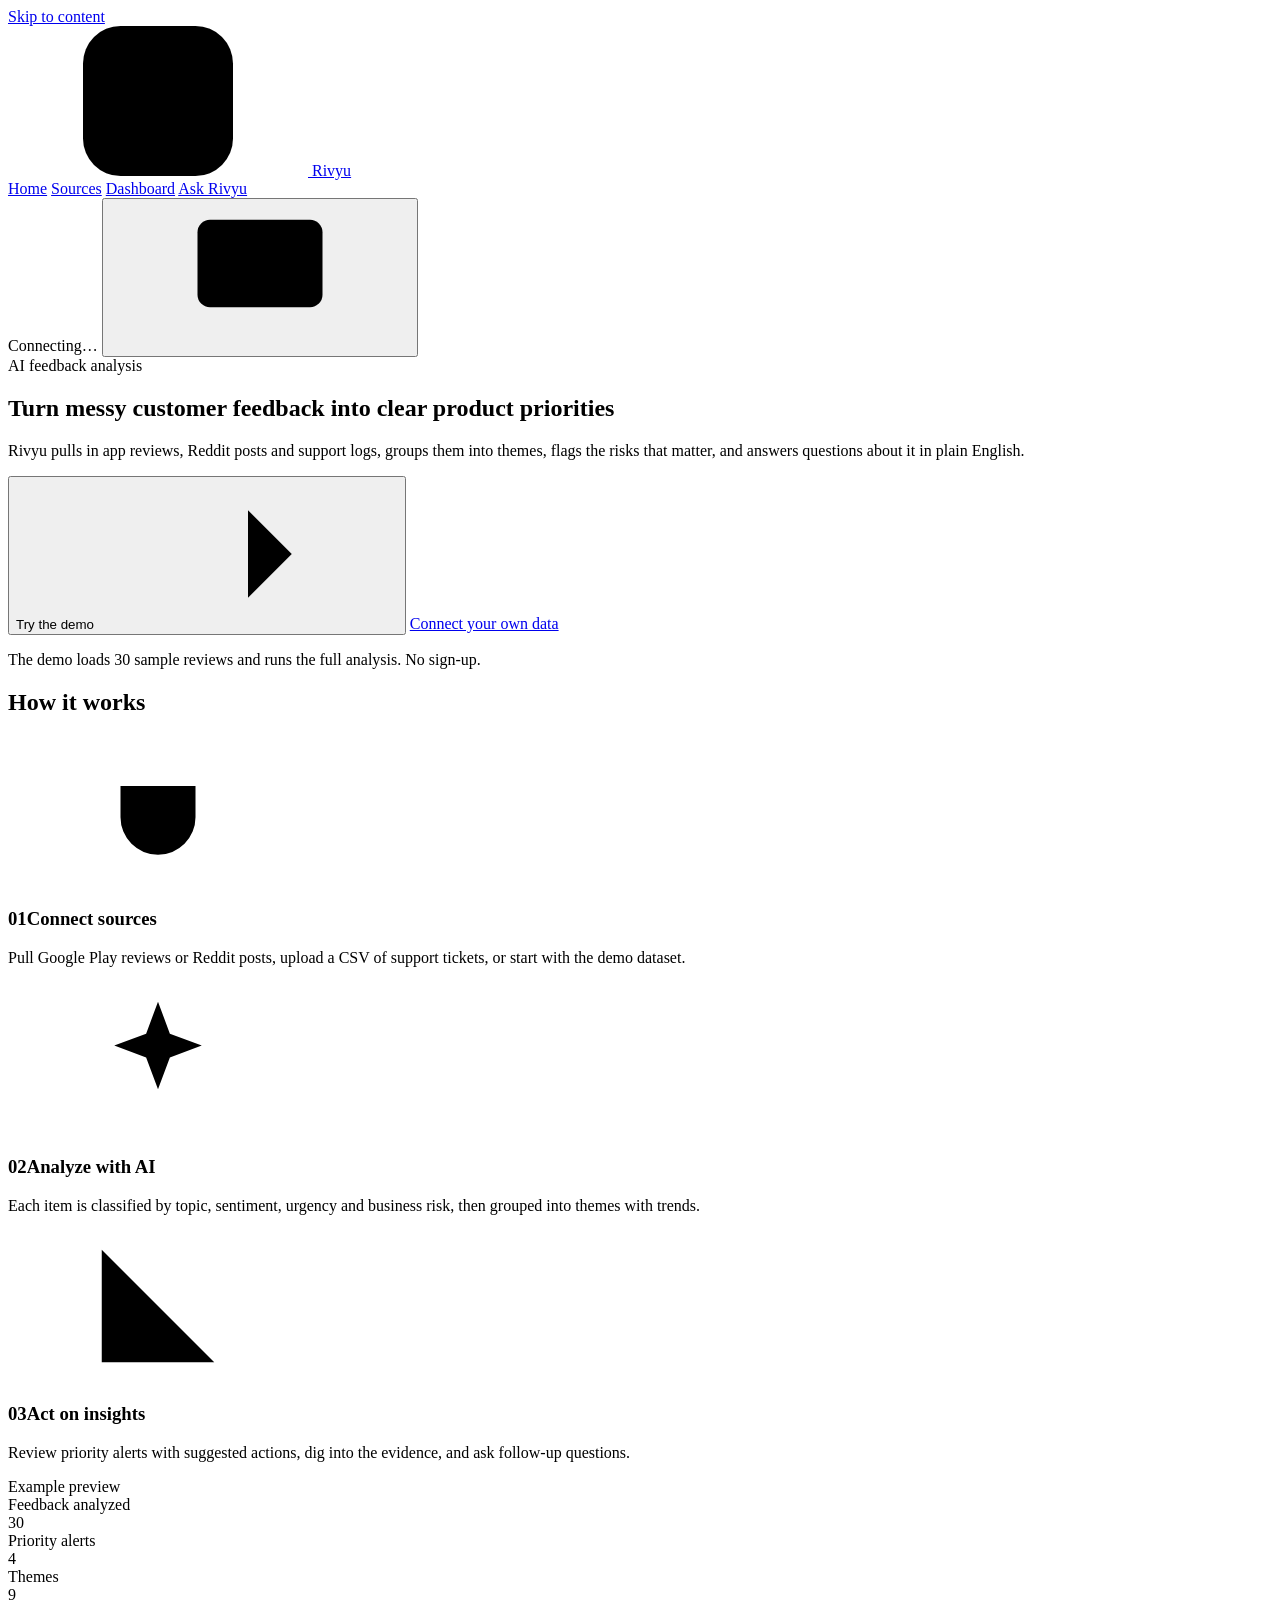
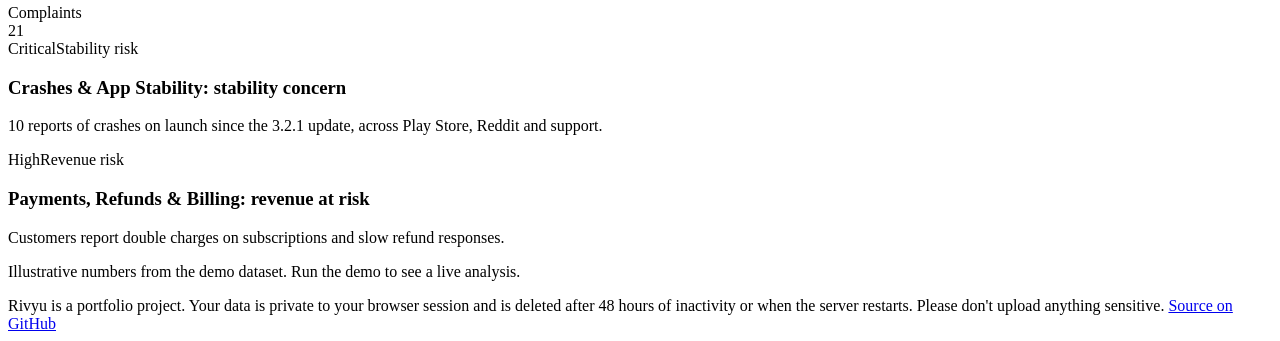
==== commit b31f16c6: "Improve dashboard, alerts and Ask UI - Alert cards show reports, % negative, urgency and sources, a " ====
--- a/frontend/index.html
+++ b/frontend/index.html
@@ -24,7 +24,7 @@
     <link rel="preconnect" href="https://fonts.googleapis.com">
     <link rel="preconnect" href="https://fonts.gstatic.com" crossorigin>
     <link rel="stylesheet" href="https://fonts.googleapis.com/css2?family=Inter:wght@400;500;600;700&display=swap">
-    <link rel="stylesheet" href="/static/style.css?v=20261117">
+    <link rel="stylesheet" href="/static/style.css?v=20261117b">
     <script>
         // Apply the saved theme before first paint to avoid a flash.
         try { const t = localStorage.getItem('rivyu-theme'); if (t === 'light' || t === 'dark') document.documentElement.dataset.theme = t; } catch (e) {}
@@ -141,9 +141,9 @@
                     <div class="preview-body">
                         <div class="metrics">
                             <div class="card metric"><div class="metric-label">Feedback analyzed</div><div class="metric-value">30</div></div>
-                            <div class="card metric is-alert"><div class="metric-label">Priority alerts</div><div class="metric-value">6</div></div>
-                            <div class="card metric"><div class="metric-label">Themes</div><div class="metric-value">10</div></div>
-                            <div class="card metric"><div class="metric-label">Complaints</div><div class="metric-value">24</div></div>
+                            <div class="card metric is-alert"><div class="metric-label">Priority alerts</div><div class="metric-value">4</div></div>
+                            <div class="card metric"><div class="metric-label">Themes</div><div class="metric-value">9</div></div>
+                            <div class="card metric"><div class="metric-label">Complaints</div><div class="metric-value">21</div></div>
                         </div>
                         <div class="grid grid-2">
                             <div class="card alert-card" data-severity="critical">
@@ -197,6 +197,12 @@
                             </div>
                             <span class="field-error" id="gp-app-id-error" role="alert"></span>
                             <span class="field-hint" id="gp-hint">The ID is the part after <code>id=</code> in the app's Play Store link.</span>
+                            <div class="quick-picks" aria-label="Example apps">
+                                <span>Try:</span>
+                                <button type="button" class="chip chip-sm" data-action="fill" data-target="#gp-app-id" data-value="com.spotify.music">Spotify</button>
+                                <button type="button" class="chip chip-sm" data-action="fill" data-target="#gp-app-id" data-value="com.duolingo">Duolingo</button>
+                                <button type="button" class="chip chip-sm" data-action="fill" data-target="#gp-app-id" data-value="com.ubercab.eats">Uber Eats</button>
+                            </div>
                             <button class="btn btn-primary" type="submit">Fetch reviews</button>
                         </div>
                     </form>
@@ -216,6 +222,12 @@
                                 <input class="input" id="reddit-sub" name="subreddit" placeholder="whatsapp" autocomplete="off" spellcheck="false" aria-describedby="reddit-sub-error">
                             </div>
                             <span class="field-error" id="reddit-sub-error" role="alert"></span>
+                            <p class="setup-note" id="reddit-note" hidden>Reddit now requires API access. This server doesn't have Reddit API credentials configured yet, so try Google Play or a CSV instead.</p>
+                            <div class="quick-picks" aria-label="Example subreddits">
+                                <span>Try:</span>
+                                <button type="button" class="chip chip-sm" data-action="fill" data-target="#reddit-sub" data-value="spotify">r/spotify</button>
+                                <button type="button" class="chip chip-sm" data-action="fill" data-target="#reddit-sub" data-value="duolingo">r/duolingo</button>
+                            </div>
                             <div class="field-row">
                                 <div class="field">
                                     <label class="label" for="reddit-query">Search <span class="optional">(optional)</span></label>
@@ -249,7 +261,10 @@
                                 </label>
                                 <span class="field-error" id="csv-file-error" role="alert"></span>
                             </div>
-                            <button type="button" class="link-btn" aria-expanded="false" aria-controls="csv-help" id="csv-help-toggle">Expected format</button>
+                            <div class="link-row">
+                                <button type="button" class="link-btn" aria-expanded="false" aria-controls="csv-help" id="csv-help-toggle">Expected format</button>
+                                <a class="link-btn" href="/static/sample-feedback.csv" download="rivyu-sample-feedback.csv">Download a sample CSV</a>
+                            </div>
                             <div class="help-panel" id="csv-help" hidden>
                                 <span>Needs a <code>text</code> column (or <code>feedback</code>, <code>review</code>, <code>comment</code>, <code>content</code>, <code>body</code>, <code>message</code>).</span>
                                 <span>Optional: <code>date</code>, <code>author</code>, <code>rating</code>, <code>source</code>.</span>
@@ -358,6 +373,7 @@
                         <h1 id="ask-title">Ask Rivyu</h1>
                         <p id="ask-sub">Ask questions about the analyzed feedback. Answers are grounded in this session's data.</p>
                     </div>
+                    <div class="page-actions" id="ask-actions"></div>
                 </div>
                 <div id="ask-empty"></div>
                 <div class="card chat" id="chat" hidden>
@@ -383,7 +399,7 @@
 
     <footer class="footer">
         <div class="container">
-            <span>Rivyu is a portfolio project. Data lives in a shared demo session and is cleared when the server restarts, so please don't upload anything sensitive.</span>
+            <span>Rivyu is a portfolio project. Your data is private to your browser session and is deleted after 48 hours of inactivity or when the server restarts. Please don't upload anything sensitive.</span>
             <span><a href="https://github.com/dheera525/rivyu-product-feedback-clarity" rel="noopener">Source on GitHub</a></span>
         </div>
     </footer>
@@ -391,6 +407,6 @@
     <div class="toast-region" id="toasts" aria-live="polite" aria-relevant="additions"></div>
     <div id="modal-root"></div>
 
-    <script src="/static/app.js?v=20261117"></script>
+    <script src="/static/app.js?v=20261117b"></script>
 </body>
 </html>
